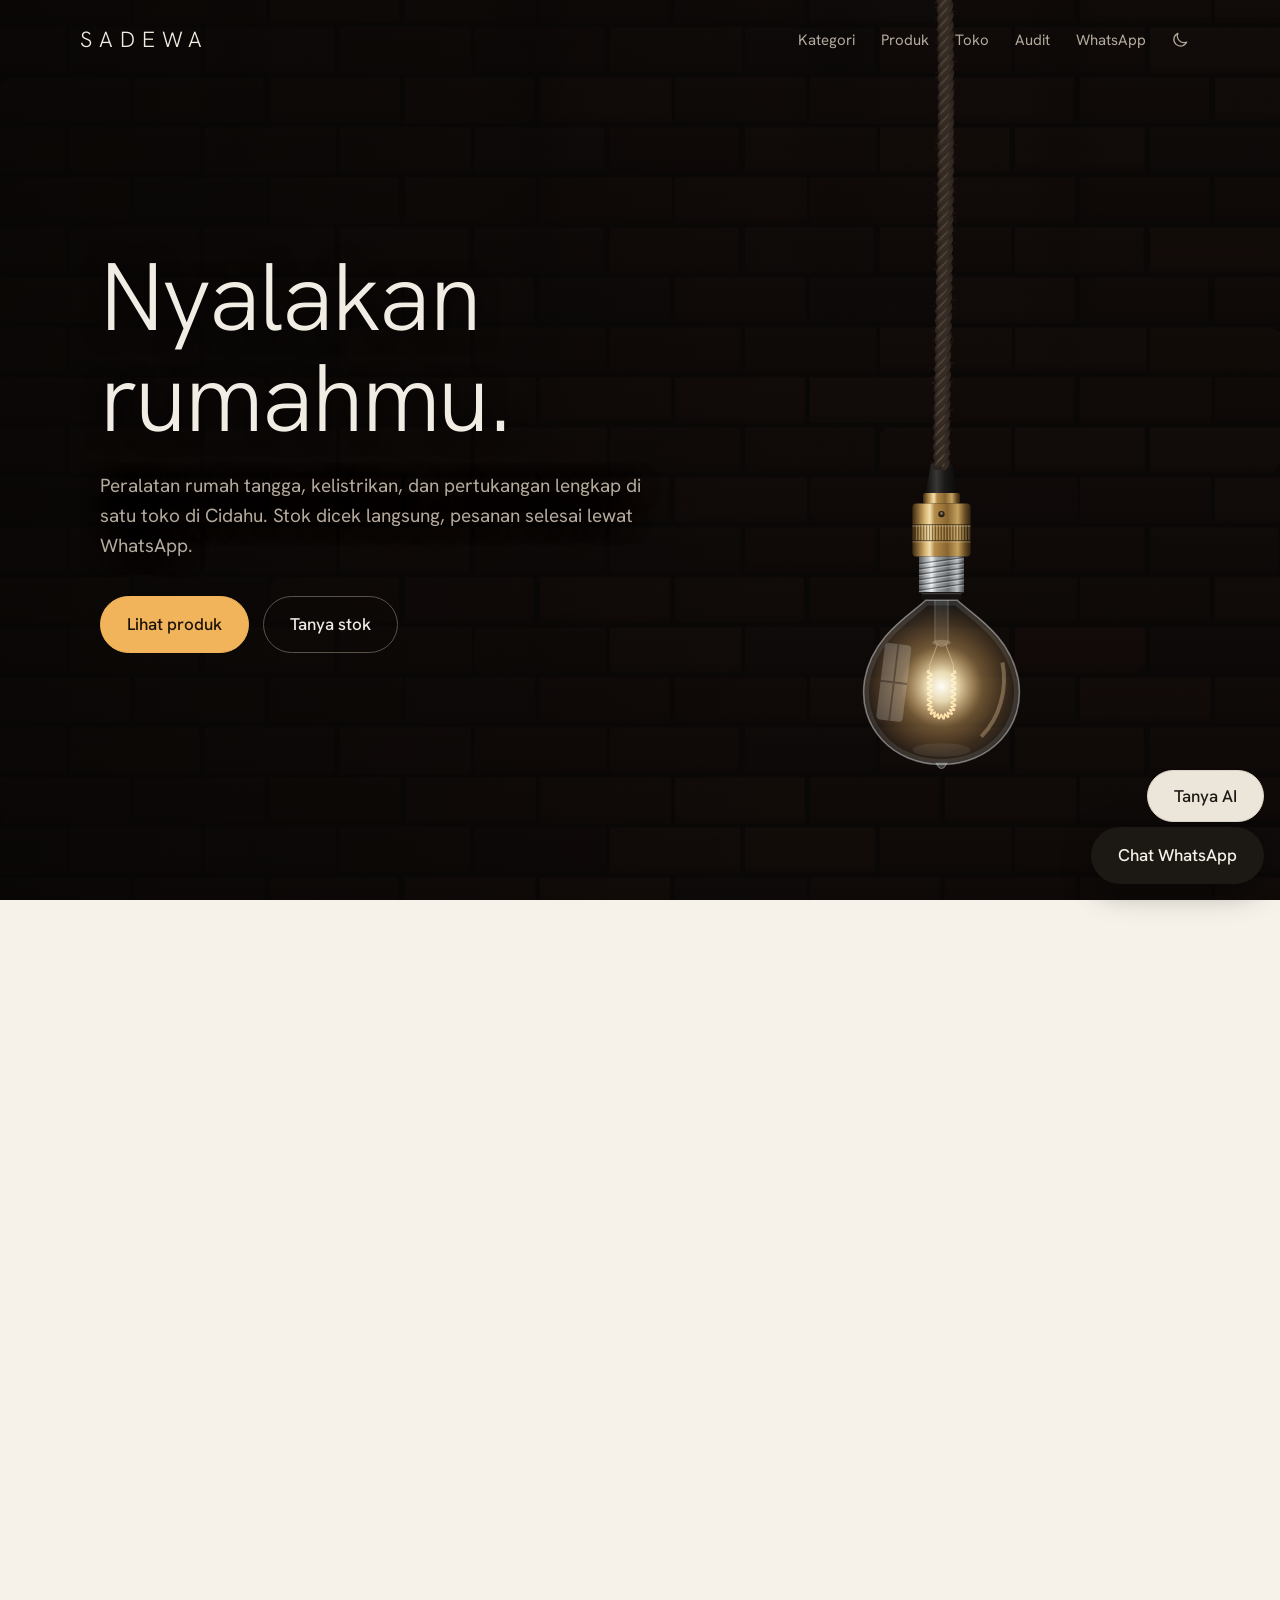
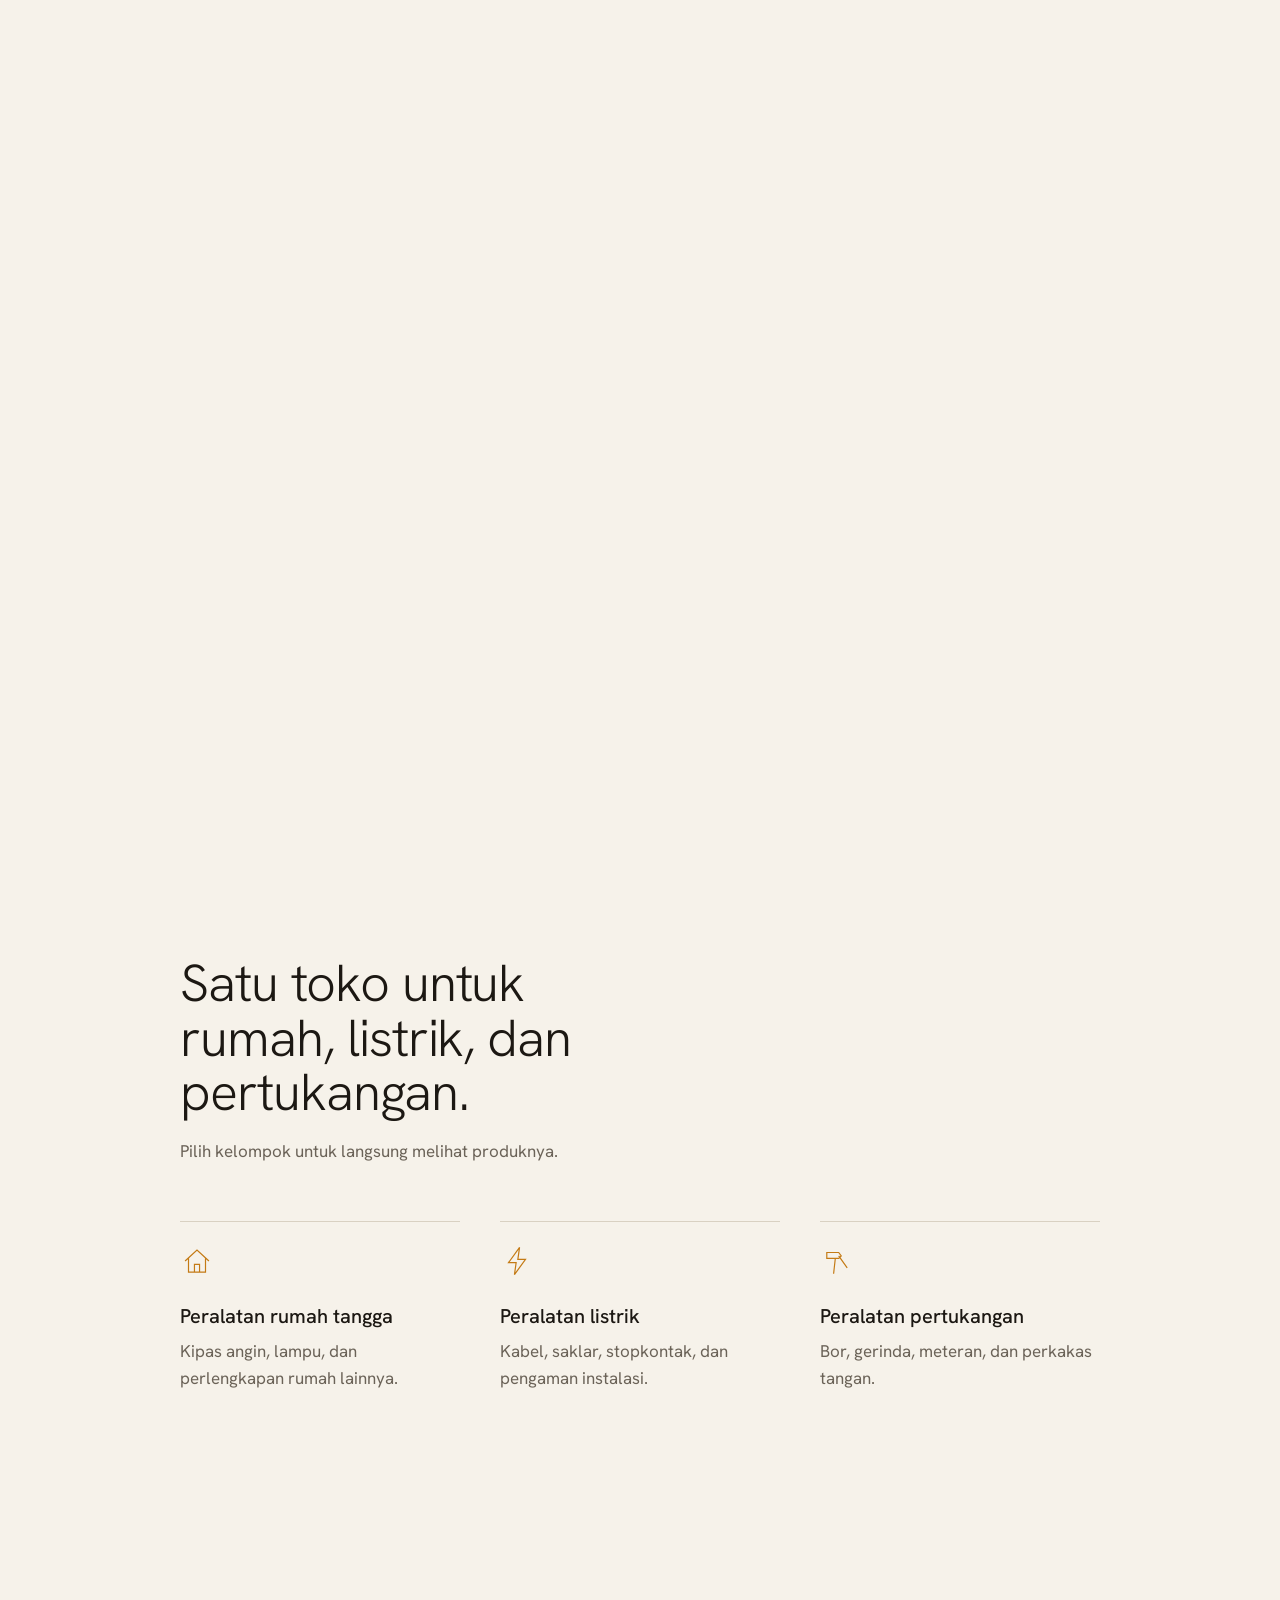
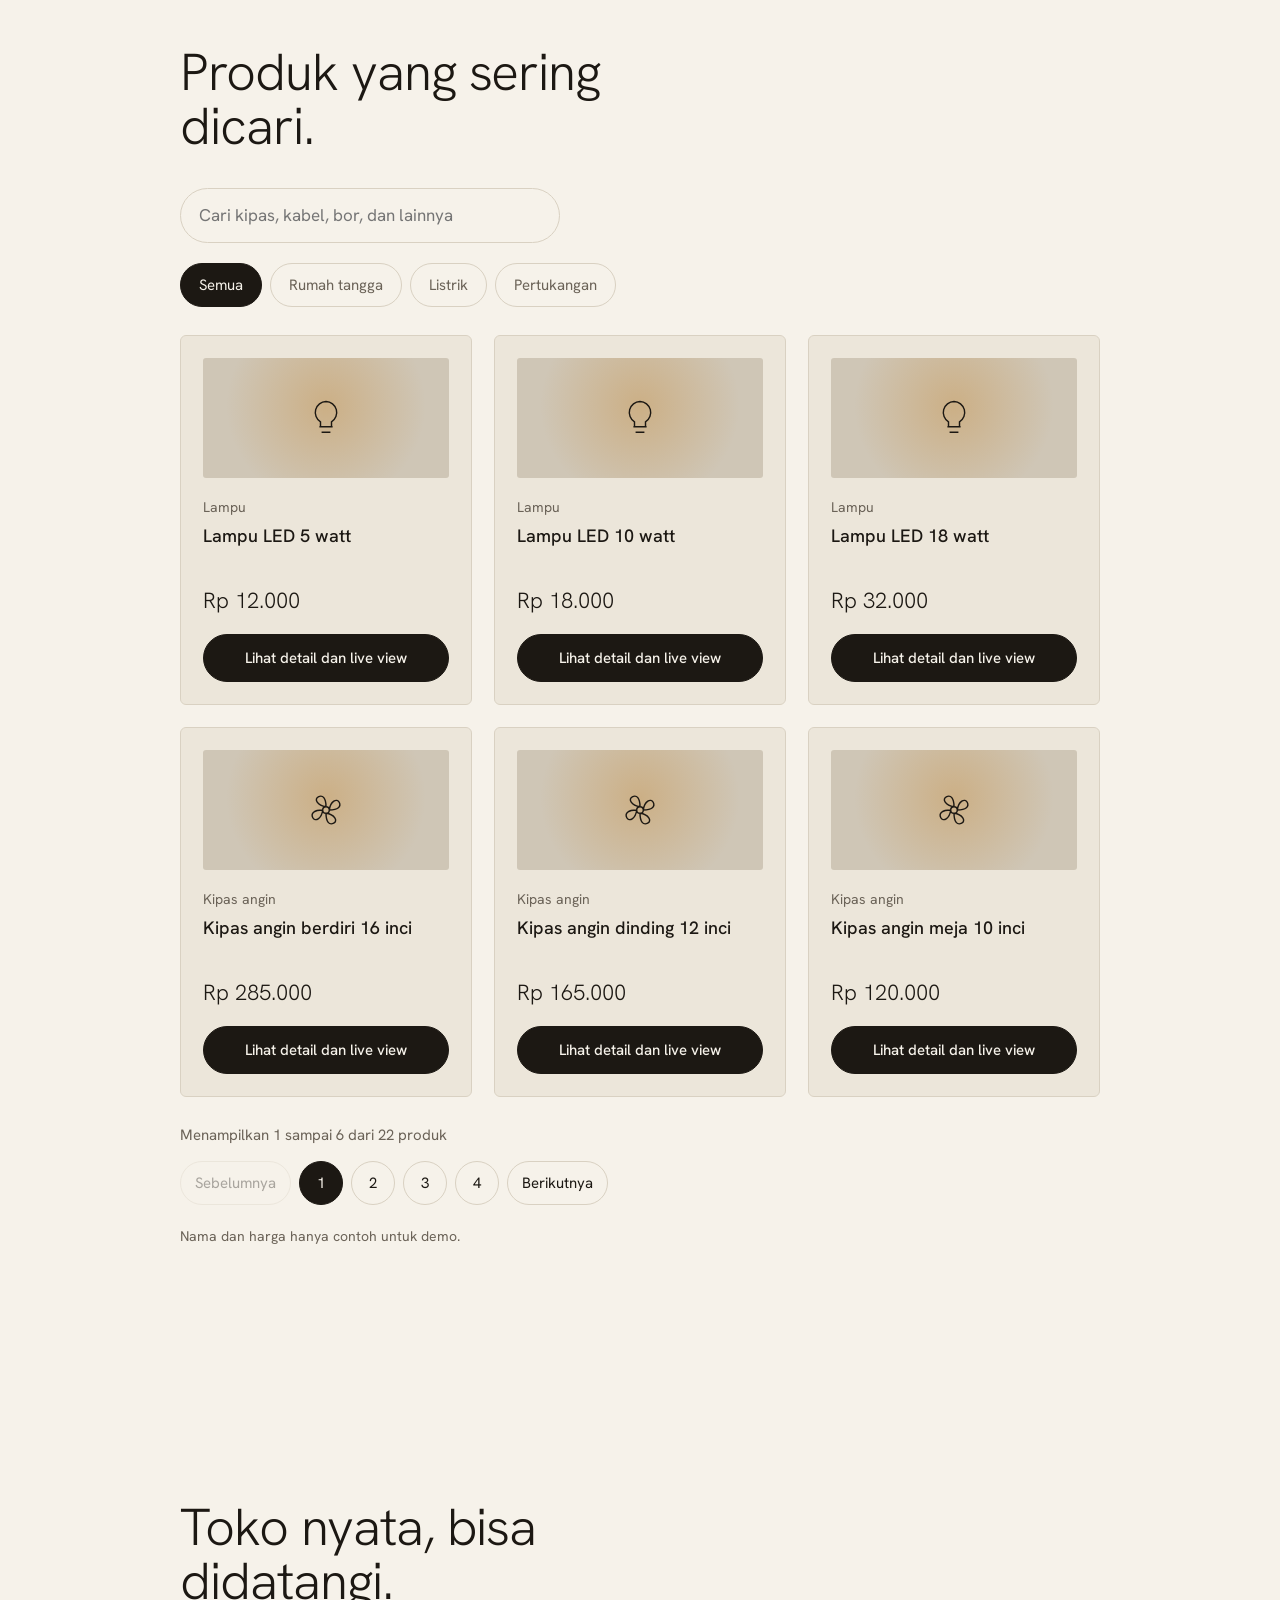
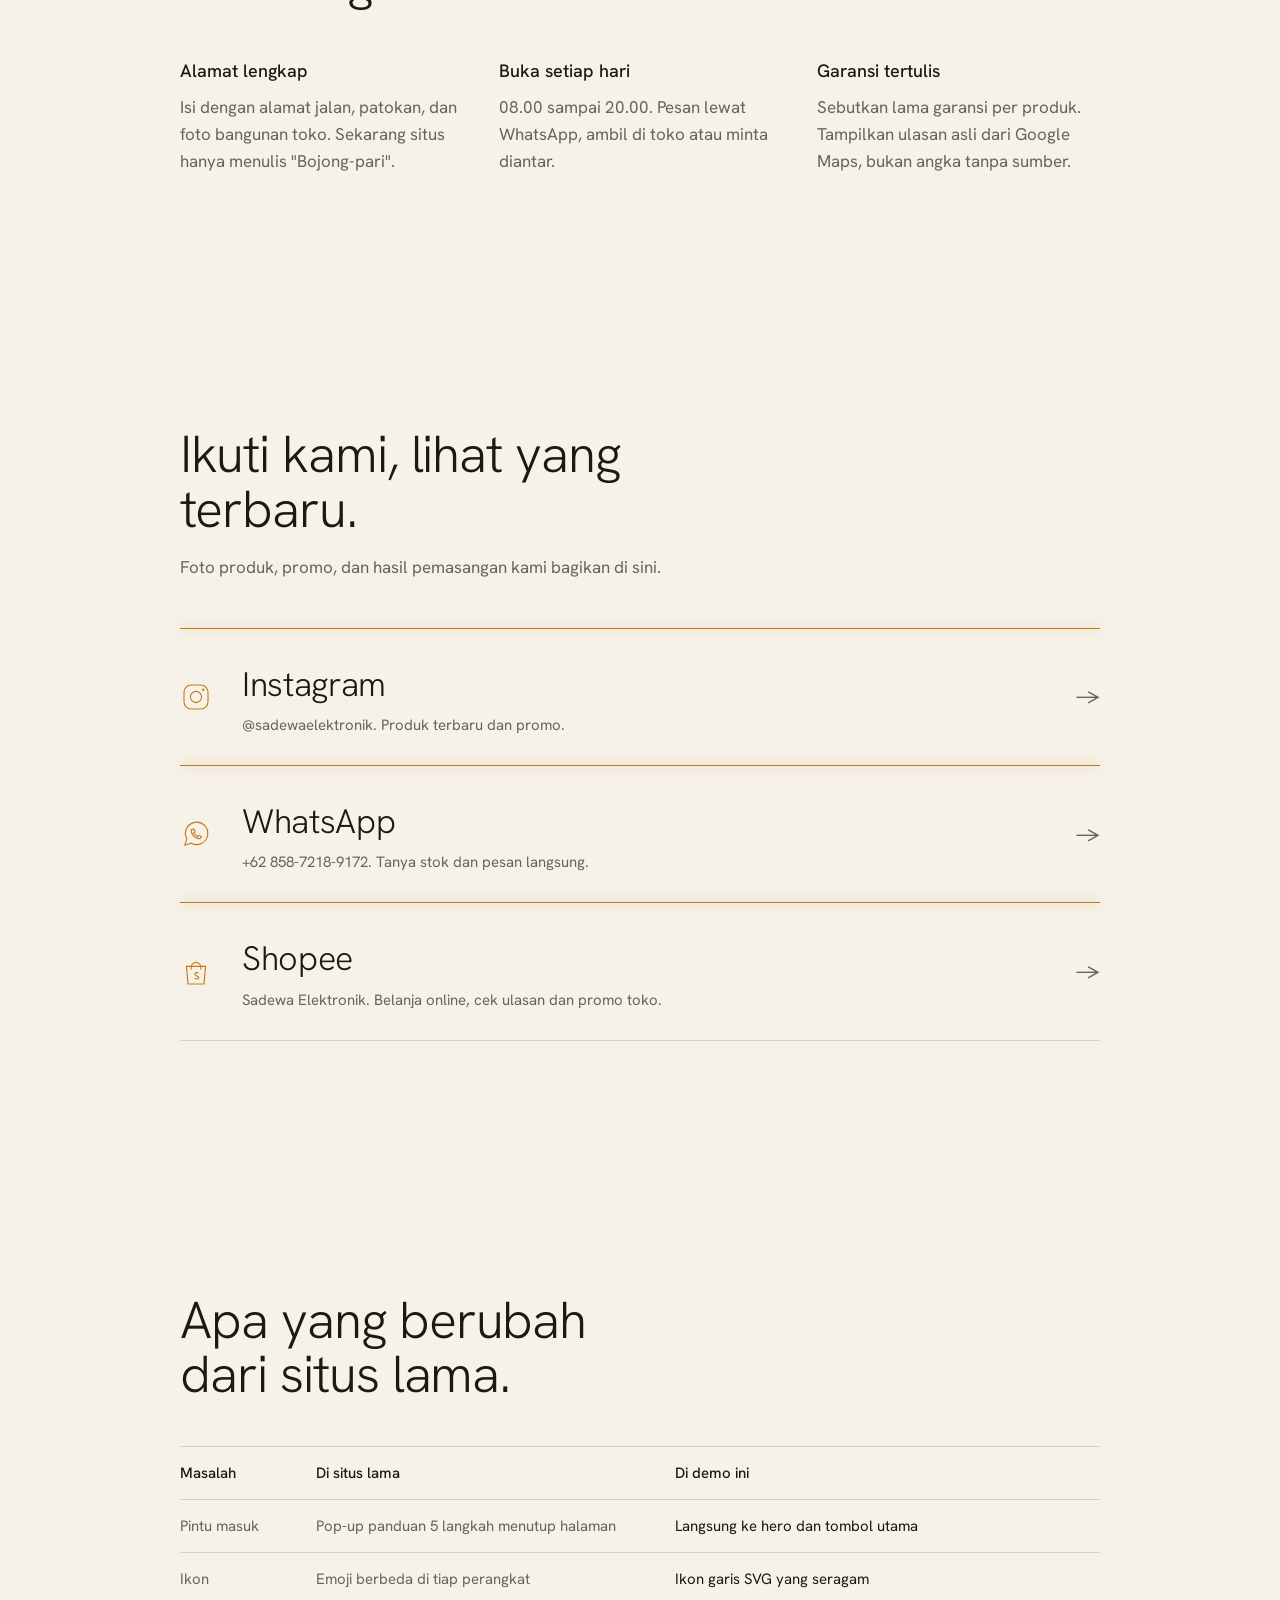
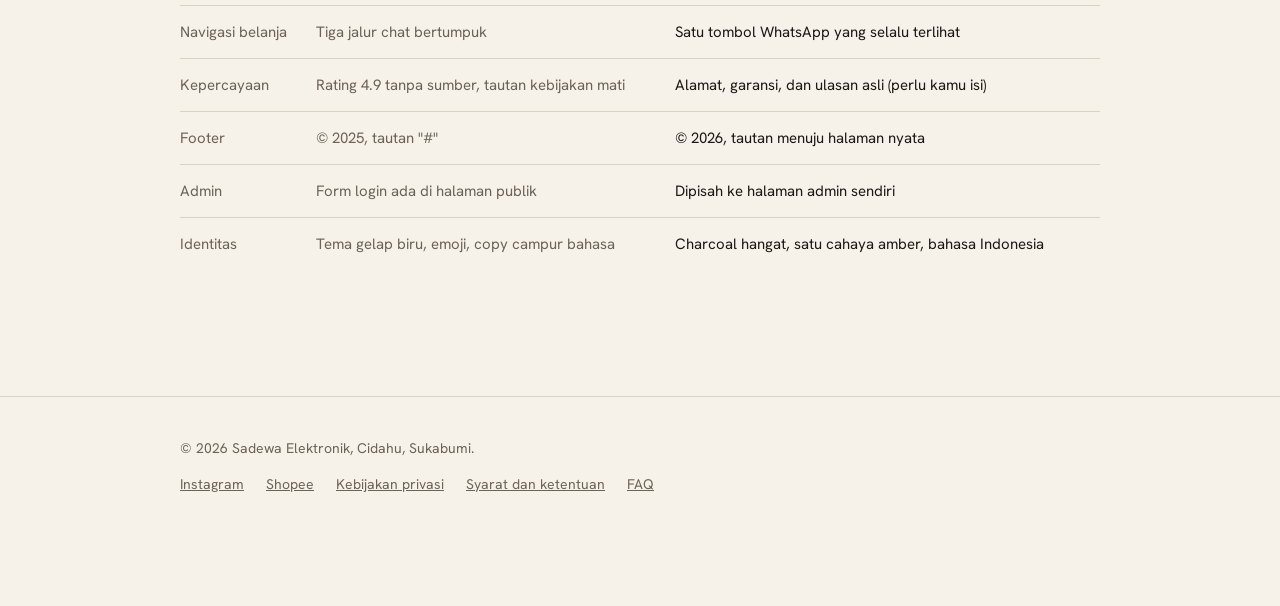
==== in.html @ d0299a57 "first : copy project and rules" ====
<!doctype html>
<html lang="id">
  <head>
    <meta charset="utf-8" />
    <meta
      name="viewport"
      content="width=device-width, initial-scale=1, viewport-fit=cover"
    />
    <title>Sadewa Elektronik — Demo Redesain</title>
    <link rel="preconnect" href="https://fonts.googleapis.com" />
    <link
      href="https://fonts.googleapis.com/css2?family=Hanken+Grotesk:wght@300;400;500;600&display=swap"
      rel="stylesheet"
    />
    <link rel="stylesheet" href="in.css" />
    <meta
      name="description"
      content="Toko peralatan rumah tangga (kipas, lampu, dan lainnya), peralatan listrik, dan peralatan pertukangan di Cidahu, Sukabumi. Cek stok dan pesan lewat WhatsApp. Buka setiap hari 08.00 sampai 20.00."
    />
    <meta name="theme-color" content="#0d0c0b" />
    <script>
      try {
        var t = localStorage.getItem("theme");
        if (t === "light" || t === "dark")
          document.documentElement.setAttribute("data-theme", t);
      } catch (e) {}
    </script>
    <script type="application/ld+json">
      {
        "@context": "https://schema.org",
        "@type": ["ElectronicsStore", "HardwareStore"],
        "description": "Peralatan rumah tangga, peralatan listrik, dan peralatan pertukangan",
        "name": "Sadewa Elektronik",
        "telephone": "+6285872189172",
        "address": {
          "@type": "PostalAddress",
          "addressLocality": "Cidahu",
          "addressRegion": "Jawa Barat",
          "addressCountry": "ID"
        },
        "openingHoursSpecification": [
          {
            "@type": "OpeningHoursSpecification",
            "dayOfWeek": [
              "Monday",
              "Tuesday",
              "Wednesday",
              "Thursday",
              "Friday",
              "Saturday",
              "Sunday"
            ],
            "opens": "08:00",
            "closes": "20:00"
          }
        ]
      }
    </script>
  </head>
  <body>
    <header>
      <a class="logo" href="#top">SADEWA</a>
      <nav aria-label="Navigasi utama">
        <a href="#kategori">Kategori</a><a href="#produk">Produk</a
        ><a href="#toko">Toko</a><a href="#audit">Audit</a
        ><a href="https://wa.me/6285872189172">WhatsApp</a>
        <button
          id="theme-toggle"
          class="theme-btn"
          type="button"
          aria-label="Aktifkan mode terang"
          title="Aktifkan mode terang"
        >
          <svg id="theme-icon" viewBox="0 0 24 24" aria-hidden="true">
            <circle cx="12" cy="12" r="4" />
            <path
              d="M12 3v2M12 19v2M3 12h2M19 12h2M5.6 5.6l1.4 1.4M17 17l1.4 1.4M5.6 18.4L7 17M17 7l1.4-1.4"
            />
          </svg>
        </button>
      </nav>
    </header>

    <noscript
      ><p style="padding: 90px 32px 0; color: #f1ece4; background: #0d0c0b">
        Aktifkan JavaScript untuk melihat katalog, atau pesan langsung lewat
        <a href="https://wa.me/6285872189172" style="color: #f2b45a">WhatsApp</a
        >.
      </p></noscript
    >
    <main id="top">
      <section class="stage" id="stage" data-a>
        <div class="pin">
          <div>
            <h1>Nyalakan rumahmu.</h1>
            <p>
              Peralatan rumah tangga, kelistrikan, dan pertukangan lengkap di
              satu toko di Cidahu. Stok dicek langsung, pesanan selesai lewat
              WhatsApp.
            </p>
            <div class="row">
              <a class="btn" href="#produk">Lihat produk</a
              ><a class="btn o" href="https://wa.me/6285872189172"
                >Tanya stok</a
              >
            </div>
          </div>
          <div
            class="art"
            role="img"
            aria-label="Lampu gantung dengan kabel kain yang menyala bertahap saat halaman di-scroll"
          >
            <svg
              viewBox="0 0 360 640"
              preserveAspectRatio="xMidYMin meet"
              aria-hidden="true"
            >
              <defs>
                <radialGradient id="rg">
                  <stop offset="0" stop-color="#fff3d9" stop-opacity=".9" />
                  <stop offset=".4" stop-color="#f2b45a" stop-opacity=".3" />
                  <stop offset="1" stop-color="#f2b45a" stop-opacity="0" />
                </radialGradient>
                <filter id="fb" x="-80%" y="-80%" width="260%" height="260%">
                  <feGaussianBlur stdDeviation="5" />
                </filter>
                <linearGradient id="brs" x1="0" x2="1">
                  <stop offset="0" stop-color="#3a2a14" />
                  <stop offset=".08" stop-color="#7a5a2a" />
                  <stop offset=".22" stop-color="#d9b673" />
                  <stop offset=".3" stop-color="#f3dfae" />
                  <stop offset=".38" stop-color="#b48c4a" />
                  <stop offset=".6" stop-color="#8a6630" />
                  <stop offset=".78" stop-color="#c4a15e" />
                  <stop offset=".9" stop-color="#6b4e24" />
                  <stop offset="1" stop-color="#2f2210" />
                </linearGradient>
                <linearGradient id="nik" x1="0" x2="1">
                  <stop offset="0" stop-color="#55585b" />
                  <stop offset=".15" stop-color="#a6aaad" />
                  <stop offset=".28" stop-color="#e8eaec" />
                  <stop offset=".4" stop-color="#9fa3a6" />
                  <stop offset=".65" stop-color="#6d7174" />
                  <stop offset=".85" stop-color="#b9bcbf" />
                  <stop offset="1" stop-color="#4a4d50" />
                </linearGradient>
                <linearGradient id="blk" x1="0" x2="1">
                  <stop offset="0" stop-color="#0f0e0d" />
                  <stop offset=".35" stop-color="#3a3835" />
                  <stop offset=".6" stop-color="#1b1a18" />
                  <stop offset="1" stop-color="#0a0909" />
                </linearGradient>
                <radialGradient id="wr" cx=".5" cy="1" r="1">
                  <stop offset="0" stop-color="#ffb15a" stop-opacity=".75" />
                  <stop offset="1" stop-color="#ffb15a" stop-opacity="0" />
                </radialGradient>
                <radialGradient id="hot">
                  <stop offset="0" stop-color="#fffdf5" />
                  <stop offset=".18" stop-color="#ffefc4" stop-opacity=".9" />
                  <stop offset=".5" stop-color="#ffbf66" stop-opacity=".35" />
                  <stop offset="1" stop-color="#ff9a3c" stop-opacity="0" />
                </radialGradient>
                <radialGradient id="gl0" cx=".42" cy=".38" r=".75">
                  <stop offset="0" stop-color="#dce6eb" stop-opacity=".1" />
                  <stop offset=".75" stop-color="#788b90" stop-opacity=".08" />
                  <stop offset="1" stop-color="#0a0e10" stop-opacity=".35" />
                </radialGradient>
              </defs>
              <circle
                id="halo"
                cx="180"
                cy="518"
                r="70"
                fill="url(#rg)"
                opacity="0"
              />
              <g id="lamp"></g></svg
            ><canvas id="cable"></canvas>
          </div>
          <div class="wallwrap" id="ww">
            <canvas id="wall"></canvas>
            <div id="shade"></div>
            <div id="warm"></div>
          </div>
        </div>
      </section>

      <section id="kategori" data-a>
        <div class="w">
          <h2>Satu toko untuk rumah, listrik, dan pertukangan.</h2>
          <p style="margin-top: 18px">
            Pilih kelompok untuk langsung melihat produknya.
          </p>
          <div class="cats">
            <a class="cat" href="#produk" data-g="rumah"
              ><svg viewBox="0 0 40 40">
                <path d="M6 20L20 7l14 13M10 17v16h20V17M17 33v-9h6v9" />
              </svg>
              <h3>Peralatan rumah tangga</h3>
              <p>Kipas angin, lampu, dan perlengkapan rumah lainnya.</p></a
            >
            <a class="cat" href="#produk" data-g="listrik"
              ><svg viewBox="0 0 40 40">
                <path d="M23 4L10 22h9l-2 14 13-18h-9z" />
              </svg>
              <h3>Peralatan listrik</h3>
              <p>Kabel, saklar, stopkontak, dan pengaman instalasi.</p></a
            >
            <a class="cat" href="#produk" data-g="tukang"
              ><svg viewBox="0 0 40 40">
                <path d="M8 10h14l3 4-3 3H8zM18 17l-2 18M22 14l10 14" />
              </svg>
              <h3>Peralatan pertukangan</h3>
              <p>Bor, gerinda, meteran, dan perkakas tangan.</p></a
            >
          </div>
        </div>
      </section>

      <section id="produk" data-a>
        <div class="w">
          <h2>Produk yang sering dicari.</h2>
          <div class="tools">
            <label class="sr" for="qs">Cari produk</label
            ><input
              class="sri"
              id="qs"
              type="search"
              placeholder="Cari kipas, kabel, bor, dan lainnya"
              autocomplete="off"
            />
          </div>
          <div class="chips" role="group" aria-label="Filter kategori">
            <button aria-pressed="true" data-f="all">Semua</button
            ><button aria-pressed="false" data-f="rumah">Rumah tangga</button
            ><button aria-pressed="false" data-f="listrik">Listrik</button
            ><button aria-pressed="false" data-f="tukang">Pertukangan</button>
          </div>
          <div class="grid" id="grid" aria-live="polite"></div>
          <p class="cnt" id="cnt"></p>
          <nav class="pg" id="pg" aria-label="Halaman produk"></nav>
          <p class="note">Nama dan harga hanya contoh untuk demo.</p>
        </div>
      </section>

      <section id="toko" data-a>
        <div class="w">
          <h2>Toko nyata, bisa didatangi.</h2>
          <div class="trust">
            <div>
              <h3>Alamat lengkap</h3>
              <p>
                Isi dengan alamat jalan, patokan, dan foto bangunan toko.
                Sekarang situs hanya menulis "Bojong-pari".
              </p>
            </div>
            <div>
              <h3>Buka setiap hari</h3>
              <p>
                08.00 sampai 20.00. Pesan lewat WhatsApp, ambil di toko atau
                minta diantar.
              </p>
            </div>
            <div>
              <h3>Garansi tertulis</h3>
              <p>
                Sebutkan lama garansi per produk. Tampilkan ulasan asli dari
                Google Maps, bukan angka tanpa sumber.
              </p>
            </div>
          </div>
        </div>
      </section>

      <section id="sosial">
        <div class="w">
          <h2>Ikuti kami, lihat yang terbaru.</h2>
          <p style="margin-top: 18px">
            Foto produk, promo, dan hasil pemasangan kami bagikan di sini.
          </p>
          <div class="soc" id="soc"></div>
        </div>
      </section>
      <section id="audit" data-a>
        <div class="w">
          <h2>Apa yang berubah dari situs lama.</h2>
          <div class="scroll">
            <table>
              <tr>
                <th>Masalah</th>
                <th>Di situs lama</th>
                <th>Di demo ini</th>
              </tr>
              <tr>
                <td>Pintu masuk</td>
                <td>Pop-up panduan 5 langkah menutup halaman</td>
                <td>Langsung ke hero dan tombol utama</td>
              </tr>
              <tr>
                <td>Ikon</td>
                <td>Emoji berbeda di tiap perangkat</td>
                <td>Ikon garis SVG yang seragam</td>
              </tr>
              <tr>
                <td>Navigasi belanja</td>
                <td>Tiga jalur chat bertumpuk</td>
                <td>Satu tombol WhatsApp yang selalu terlihat</td>
              </tr>
              <tr>
                <td>Kepercayaan</td>
                <td>Rating 4.9 tanpa sumber, tautan kebijakan mati</td>
                <td>Alamat, garansi, dan ulasan asli (perlu kamu isi)</td>
              </tr>
              <tr>
                <td>Footer</td>
                <td>© 2025, tautan "#"</td>
                <td>© 2026, tautan menuju halaman nyata</td>
              </tr>
              <tr>
                <td>Admin</td>
                <td>Form login ada di halaman publik</td>
                <td>Dipisah ke halaman admin sendiri</td>
              </tr>
              <tr>
                <td>Identitas</td>
                <td>Tema gelap biru, emoji, copy campur bahasa</td>
                <td>Charcoal hangat, satu cahaya amber, bahasa Indonesia</td>
              </tr>
            </table>
          </div>
        </div>
      </section>
    </main>

    <footer>
      <div class="w">
        <p style="margin-bottom: 14px">
          © 2026 Sadewa Elektronik, Cidahu, Sukabumi.
        </p>
        <a
          href="https://www.instagram.com/sadewaelektronik/"
          target="_blank"
          rel="noopener"
          >Instagram</a
        ><a
          href="https://shopee.co.id/"
          target="_blank"
          rel="noopener"
          >Shopee</a
        ><a href="#">Kebijakan privasi</a><a href="#">Syarat dan ketentuan</a
        ><a href="#">FAQ</a>
      </div>
    </footer>
    <a
      class="btn wa"
      href="https://wa.me/6285872189172?text=Halo%20Sadewa%2C%20saya%20mau%20tanya%20stok"
      >Chat WhatsApp</a
    >

    <dialog id="dlg" aria-labelledby="dt"></dialog>
    <button class="btn o chatfab" id="cf" aria-controls="chat">Tanya AI</button>
    <section
      class="chat"
      id="chat"
      hidden
      aria-label="Asisten Sadewa Elektronik"
    >
      <div class="ch">
        <div>
          <strong>Sadewa Elektronik</strong
          ><small>Online · Respon cepat · Contoh jawaban demo</small>
        </div>
        <a href="https://wa.me/6285872189172">WhatsApp</a
        ><button id="cx" aria-label="Tutup chat">Tutup</button>
      </div>
      <div class="cm" id="cm" role="log" aria-live="polite"></div>
      <div class="cq" id="cq">
        <button>Halo</button><button>Produk apa saja</button
        ><button>Cek pesanan</button><button>Promo</button
        ><button>Pengiriman</button><button>Garansi</button
        ><button>Sosial media</button>
      </div>
      <form class="cin" id="cf2">
        <input
          id="ci"
          aria-label="Tulis pesan"
          placeholder="Tulis pesan"
          autocomplete="off"
        /><button class="btn">Kirim</button>
      </form>
    </section>
    <script src="in.js"></script>
  </body>
</html>
---- in.css ----
:root {
  --bg: #0d0c0b;
  --bg2: #161412;
  --ink: #f1ece4;
  --mute: #a39b8f;
  --line: #2a2622;
  --jacket: #24201c;
  --sheen: rgba(255, 255, 255, 0.07);
  --glow: #f2b45a;
  --core: #fff3d9;
  --btn: #f2b45a;
  --btnink: #1a1208;
  box-sizing: border-box;
  padding-top: env(safe-area-inset-top, 0px);
  padding-bottom: env(safe-area-inset-bottom, 0px);
}
@media (prefers-color-scheme: dark) {
  :root:not([data-theme="light"]) {
    --bg: #0d0c0b;
  }
}
@media (prefers-color-scheme: light) {
  :root:not([data-theme="dark"]) {
    --bg: #f6f2ea;
    --bg2: #ece6da;
    --ink: #1c1813;
    --mute: #6b6358;
    --line: #d9d1c2;
    --jacket: #cfc6b6;
    --sheen: rgba(255, 255, 255, 0.5);
    --glow: #c47a14;
    --core: #ffd48a;
    --btn: #1c1813;
    --btnink: #f6f2ea;
  }
}
:root[data-theme="dark"] {
  --bg: #0d0c0b;
  --bg2: #161412;
  --ink: #f1ece4;
  --mute: #a39b8f;
  --line: #2a2622;
  --jacket: #24201c;
  --sheen: rgba(255, 255, 255, 0.07);
  --glow: #f2b45a;
  --core: #fff3d9;
  --btn: #f2b45a;
  --btnink: #1a1208;
}
:root[data-theme="light"] {
  --bg: #f6f2ea;
  --bg2: #ece6da;
  --ink: #1c1813;
  --mute: #6b6358;
  --line: #d9d1c2;
  --jacket: #cfc6b6;
  --sheen: rgba(255, 255, 255, 0.5);
  --glow: #c47a14;
  --core: #ffd48a;
  --btn: #1c1813;
  --btnink: #f6f2ea;
}
html {
  scroll-padding-top: env(safe-area-inset-top, 0px);
  scroll-behavior: smooth;
}
* {
  box-sizing: border-box;
}
body {
  margin: 0;
  background: var(--bg);
  color: var(--ink);
  font:
    400 17px/1.6 "Hanken Grotesk",
    system-ui,
    -apple-system,
    "Segoe UI",
    sans-serif;
  overflow-x: hidden;
  position: relative;
}
.stage {
  height: 270vh;
  padding: 0;
}
.pin {
  position: sticky;
  z-index: 1;
  top: 0;
  height: 100vh;
  display: grid;
  grid-template-columns: 1.1fr 0.9fr;
  align-items: center;
  gap: 20px;
  padding: 0 clamp(32px, 7vw, 80px);
  max-width: 1240px;
  margin: 0 auto;
}
.pin p {
  margin-top: 22px;
  font-size: 19px;
}
.art {
  width: 100%;
  height: 100vh;
  display: block;
  overflow: visible;
}
.stage {
  --glow: #f2b45a;
  --core: #fff3d9;
  --jacket: #24201c;
  --sheen: rgba(255, 255, 255, 0.07);
  --mute: #b3aa9d;
  --ink: #f1ece4;
  --line: #2a2622;
  --btn: #f2b45a;
  --btnink: #1a1208;
  color: var(--ink);
}
.stage h1,
.stage p {
  text-shadow: 0 2px 22px rgba(0, 0, 0, 0.85);
}
.stage .btn.o {
  color: var(--ink);
  border-color: #5a5248;
}
.wallwrap {
  position: sticky;
  top: 0;
  height: 100vh;
  margin-bottom: -100vh;
  overflow: hidden;
  background: #1f1b18;
  --x: 70%;
  --y: 60%;
  --r: 1px;
}
.wallwrap > * {
  position: absolute;
  inset: 0;
  width: 100%;
  height: 100%;
}
#shade {
  --ln: linear-gradient(90deg, rgba(8, 6, 5, 0.76), rgba(8, 6, 5, 0) 62%);
  --rad: radial-gradient(
    circle at var(--x) var(--y),
    rgba(8, 6, 5, 0) 0,
    rgba(8, 6, 5, 0.2) calc(var(--r) * 0.3),
    rgba(8, 6, 5, 0.6) calc(var(--r) * 0.68),
    rgba(8, 6, 5, 0.93) var(--r)
  );
  background: var(--ln), var(--rad);
}
#warm {
  background: radial-gradient(
    circle at var(--x) var(--y),
    rgba(255, 176, 86, 0.4),
    rgba(255, 150, 60, 0.08) calc(var(--r) * 0.55),
    transparent calc(var(--r) * 0.9)
  );
  mix-blend-mode: screen;
  opacity: 0;
}
@media (max-width: 760px) {
  #shade {
    --ln: linear-gradient(
      180deg,
      rgba(8, 6, 5, 0.8),
      rgba(8, 6, 5, 0) 52%
    );
  }
}
.bk {
  fill: none;
  stroke-linecap: round;
}
@media (max-width: 760px) {
  .pin {
    grid-template-columns: 1fr;
    grid-template-rows: auto 1fr;
    align-content: start;
    padding-top: 18px;
  }
  .art {
    height: 100%;
    min-height: 0;
  }
  .pin p {
    font-size: 17px;
  }
}
main,
header,
footer {
  position: relative;
  z-index: 1;
}
.w {
  max-width: 1080px;
  margin: 0 auto;
  padding: 0 clamp(32px, 7vw, 80px);
}
header {
  display: flex;
  justify-content: space-between;
  align-items: center;
  padding: 22px clamp(32px, 7vw, 80px);
}
.logo {
  font-weight: 300;
  font-size: 22px;
  letter-spacing: 0.32em;
  color: var(--ink);
  text-decoration: none;
}
nav {
  display: flex;
  align-items: center;
}
nav a {
  color: var(--mute);
  text-decoration: none;
  margin-left: 26px;
  font-size: 15px;
}
nav a:hover,
nav a:focus-visible {
  color: var(--ink);
}
.theme-btn {
  background: transparent;
  border: 0;
  color: var(--mute);
  width: 40px;
  height: 40px;
  padding: 0;
  margin: -4px 0 -4px 14px;
  border-radius: 10px;
  cursor: pointer;
  display: inline-flex;
  align-items: center;
  justify-content: center;
  flex: none;
  transition:
    color 0.18s,
    background-color 0.18s;
}
.theme-btn svg {
  width: 20px;
  height: 20px;
  display: block;
  fill: none;
  stroke: currentColor;
  stroke-width: 1.5;
  stroke-linecap: round;
  stroke-linejoin: round;
}
.theme-btn:hover {
  color: var(--ink);
  background: var(--bg2);
}
.theme-btn:active {
  background: var(--line);
}
.theme-btn:focus-visible {
  outline: 2px solid var(--glow);
  outline-offset: 2px;
}
a:focus-visible,
button:focus-visible {
  outline: 2px solid var(--glow);
  outline-offset: 3px;
}
h1,
h2 {
  font-weight: 300;
  letter-spacing: -0.02em;
  line-height: 1.05;
  margin: 0;
}
h1 {
  font-size: clamp(44px, 8vw, 96px);
  max-width: 11ch;
}
h2 {
  font-size: clamp(30px, 4.4vw, 52px);
  max-width: 16ch;
}
p {
  margin: 0;
  color: var(--mute);
  max-width: 52ch;
}
section {
  padding: clamp(80px, 14vh, 150px) 0;
}
.hero {
  min-height: 84vh;
  display: flex;
  align-items: center;
}
.hero p {
  margin-top: 24px;
  font-size: 19px;
}
.row {
  display: flex;
  gap: 14px;
  flex-wrap: wrap;
  margin-top: 34px;
}
.btn {
  display: inline-block;
  padding: 14px 26px;
  border-radius: 999px;
  background: var(--btn);
  color: var(--btnink);
  text-decoration: none;
  font-weight: 500;
  min-height: 48px;
  border: 1px solid var(--btn);
}
.btn.o {
  background: transparent;
  color: var(--ink);
  border-color: var(--line);
}
.lit h2,
.lit h1 {
  text-shadow: 0 0 40px color-mix(in srgb, var(--glow) 28%, transparent);
}
.cats {
  display: grid;
  grid-template-columns: repeat(auto-fit, minmax(220px, 1fr));
  gap: 40px;
  margin-top: 56px;
}
.cats div {
  border-top: 1px solid var(--line);
  padding-top: 22px;
}
.cats svg {
  width: 34px;
  height: 34px;
  stroke: var(--glow);
  fill: none;
  stroke-width: 1.4;
  margin-bottom: 14px;
}
.cats h3 {
  margin: 0 0 6px;
  font-weight: 500;
  font-size: 20px;
}
.chips {
  display: flex;
  gap: 8px;
  flex-wrap: wrap;
  margin: 36px 0 28px;
}
.chips button {
  font: inherit;
  font-size: 15px;
  padding: 9px 18px;
  min-height: 44px;
  border-radius: 999px;
  border: 1px solid var(--line);
  background: transparent;
  color: var(--mute);
  cursor: pointer;
}
.chips button[aria-pressed="true"] {
  background: var(--ink);
  color: var(--bg);
  border-color: var(--ink);
}
.grid {
  display: grid;
  grid-template-columns: repeat(auto-fill, minmax(230px, 1fr));
  gap: 22px;
  perspective: 1100px;
}
.card {
  background: var(--bg2);
  border: 1px solid var(--line);
  border-radius: 6px;
  padding: 22px;
  transform-style: preserve-3d;
  will-change: transform;
  transition: border-color 0.3s;
}
.card:hover {
  border-color: var(--glow);
}
.ph {
  height: 120px;
  border-radius: 3px;
  background:
    radial-gradient(
      circle at 50% 40%,
      color-mix(in srgb, var(--glow) 30%, transparent),
      transparent 70%
    ),
    var(--jacket);
  margin-bottom: 18px;
  display: grid;
  place-items: center;
}
.ph svg {
  width: 44px;
  height: 44px;
  stroke: var(--ink);
  fill: none;
  stroke-width: 1.3;
}
.card h3 {
  margin: 0;
  font-weight: 500;
  font-size: 18px;
}
.card small {
  color: var(--mute);
  font-size: 14px;
}
.price {
  font-variant-numeric: tabular-nums;
  font-size: 22px;
  font-weight: 300;
  margin: 12px 0 16px;
}
.card .btn {
  width: 100%;
  text-align: center;
  padding: 11px;
  font-size: 15px;
}
.note {
  font-size: 14px;
  margin-top: 20px;
}
.trust {
  display: grid;
  grid-template-columns: repeat(auto-fit, minmax(240px, 1fr));
  gap: 36px;
  margin-top: 48px;
}
.trust h3 {
  margin: 0 0 8px;
  font-weight: 500;
  font-size: 18px;
}
table {
  width: 100%;
  border-collapse: collapse;
  margin-top: 44px;
  font-size: 15px;
}
th,
td {
  text-align: left;
  padding: 14px 16px 14px 0;
  border-top: 1px solid var(--line);
  vertical-align: top;
}
th {
  font-weight: 500;
  color: var(--ink);
}
td {
  color: var(--mute);
}
td:last-child {
  color: var(--ink);
}
.scroll {
  overflow-x: auto;
}
footer {
  border-top: 1px solid var(--line);
  padding: 40px 0 110px;
  color: var(--mute);
  font-size: 14px;
}
footer a {
  color: var(--mute);
  margin-right: 22px;
}
.wa {
  position: fixed;
  right: max(16px, env(safe-area-inset-right, 0px));
  bottom: calc(16px + env(safe-area-inset-bottom, 0px));
  z-index: 5;
  box-shadow: 0 8px 30px rgba(0, 0, 0, 0.35);
}
@media (max-width: 700px) {
  nav a:not(:last-child) {
    display: none;
  }
}
@media (prefers-reduced-motion: reduce) {
  html {
    scroll-behavior: auto;
  }
  .card {
    transition: none;
  }
}
header {
  position: absolute;
  top: 0;
  left: 0;
  right: 0;
  z-index: 3;
  --ink: #f1ece4;
  --mute: #b3aa9d;
  color: var(--ink);
}
@supports (height: 100svh) {
  .pin,
  .wallwrap {
    height: 100svh;
  }
  .wallwrap {
    margin-bottom: -100svh;
  }
  .art {
    height: 100svh;
  }
  @media (max-width: 760px) {
    .art {
      height: 100%;
    }
  }
}
@media (max-width: 760px) {
  .pin {
    grid-template-rows: 1fr auto;
    padding-bottom: 92px;
    align-content: stretch;
  }
  .pin > div:first-child {
    order: 2;
  }
  .art {
    order: 1;
    height: 100%;
  }
  #shade {
    --ln: linear-gradient(
      0deg,
      rgba(8, 6, 5, 0.82),
      rgba(8, 6, 5, 0) 48%
    );
  }
}
.pin {
  max-width: none;
  margin: 0;
  padding-inline: max(
    clamp(32px, 7vw, 80px),
    calc((100% - 1240px) / 2 + clamp(32px, 7vw, 80px))
  );
}
.pin > div:first-child,
.pin > .art {
  position: relative;
  z-index: 1;
}
.wallwrap {
  position: absolute;
  inset: 0;
  height: auto;
  margin: 0;
  z-index: 0;
}
.pin {
  overflow: hidden;
}
.chat {
  padding: 0;
}
.btn.chatfab {
  background: var(--bg2);
}
button.btn {
  font-family: inherit;
  font-size: inherit;
}
.card .btn {
  font-size: 15px;
}
.dd h2 {
  padding-right: 76px;
}
.art {
  position: relative;
}
.art svg,
.art canvas {
  position: absolute;
  inset: 0;
  width: 100%;
  height: 100%;
  overflow: visible;
}
.art canvas {
  pointer-events: none;
}
.sr {
  position: absolute;
  left: -9999px;
}
.tools {
  margin-top: 34px;
}
.sri {
  width: 100%;
  max-width: 380px;
  padding: 13px 18px;
  min-height: 46px;
  border: 1px solid var(--line);
  border-radius: 999px;
  background: transparent;
  color: var(--ink);
  font: inherit;
}
.chips {
  margin: 20px 0 28px;
}
.card .btn {
  width: 100%;
  font-size: 15px;
  padding: 12px;
  cursor: pointer;
  font-family: inherit;
}
.card h3 {
  min-height: 2.7em;
}
.cnt {
  margin-top: 26px;
  font-size: 15px;
}
.pg {
  display: flex;
  gap: 8px;
  flex-wrap: wrap;
  margin-top: 14px;
}
.pg button {
  font: inherit;
  font-size: 15px;
  min-width: 44px;
  min-height: 44px;
  padding: 0 14px;
  border: 1px solid var(--line);
  background: transparent;
  color: var(--ink);
  border-radius: 999px;
  cursor: pointer;
}
.pg button[aria-current="page"] {
  background: var(--ink);
  color: var(--bg);
  border-color: var(--ink);
}
.pg button:disabled {
  opacity: 0.35;
  cursor: default;
}
dialog {
  border: 1px solid var(--line);
  background: var(--bg2);
  color: var(--ink);
  padding: 0;
  width: min(940px, calc(100% - 24px));
  max-height: calc(100% - 24px);
  border-radius: 8px;
  overflow: auto;
}
dialog::backdrop {
  background: rgba(0, 0, 0, 0.68);
}
.dg {
  display: grid;
  grid-template-columns: 1.05fr 1fr;
}
.lv {
  position: relative;
  background: #14110f;
  display: flex;
  flex-direction: column;
  justify-content: center;
  color: #f1ece4;
}
.lv svg {
  width: 100%;
  height: auto;
  display: block;
}
.lvn {
  padding: 14px 18px;
  font-size: 14px;
  color: #a39b8f;
}
.live {
  position: absolute;
  top: 14px;
  left: 14px;
  font-size: 13px;
  padding: 4px 12px 4px 24px;
  border: 1px solid #5a5248;
  border-radius: 999px;
  background: rgba(0, 0, 0, 0.45);
  color: #f1ece4;
}
.live:before {
  content: "";
  position: absolute;
  left: 10px;
  top: 50%;
  width: 7px;
  height: 7px;
  margin-top: -3.5px;
  border-radius: 50%;
  background: #e5533d;
}
.dd {
  padding: 30px 28px;
}
.dd h2 {
  font-size: clamp(24px, 3vw, 32px);
  max-width: none;
}
.dd .price {
  margin: 10px 0 6px;
}
.lbl {
  margin: 18px 0 0;
  font-size: 15px;
  color: var(--mute);
}
.stk {
  font-size: 14px;
  margin-top: 6px;
}
.dd input[type="range"] {
  width: 100%;
  accent-color: var(--glow);
  margin-top: 10px;
}
.x {
  position: absolute;
  top: 12px;
  right: 12px;
  z-index: 2;
  font: inherit;
  font-size: 14px;
  padding: 8px 14px;
  border-radius: 999px;
  border: 1px solid #5a5248;
  background: rgba(0, 0, 0, 0.5);
  color: #f1ece4;
  cursor: pointer;
}
@keyframes spinf {
  to {
    transform: rotate(360deg);
  }
}
.chatfab {
  position: fixed;
  right: max(16px, env(safe-area-inset-right, 0px));
  bottom: calc(78px + env(safe-area-inset-bottom, 0px));
  z-index: 5;
  background: var(--bg2);
  cursor: pointer;
  font-family: inherit;
  font-size: 16px;
}
.chatfab[hidden] {
  display: none;
}
.chat {
  position: fixed;
  right: max(16px, env(safe-area-inset-right, 0px));
  bottom: calc(16px + env(safe-area-inset-bottom, 0px));
  z-index: 8;
  width: min(380px, calc(100% - 32px));
  height: min(540px, calc(100svh - 32px));
  display: flex;
  flex-direction: column;
  background: var(--bg2);
  border: 1px solid var(--line);
  border-radius: 10px;
  box-shadow: 0 24px 70px rgba(0, 0, 0, 0.5);
  overflow: hidden;
}
.chat[hidden] {
  display: none;
}
.ch {
  display: flex;
  align-items: center;
  gap: 12px;
  padding: 14px 16px;
  border-bottom: 1px solid var(--line);
}
.ch div {
  flex: 1;
}
.ch strong {
  display: block;
  font-weight: 500;
}
.ch small {
  color: var(--mute);
  font-size: 13px;
}
.ch a {
  color: var(--ink);
  font-size: 14px;
}
.ch button {
  font: inherit;
  font-size: 14px;
  min-height: 36px;
  padding: 0 12px;
  border-radius: 999px;
  border: 1px solid var(--line);
  background: none;
  color: var(--ink);
  cursor: pointer;
}
.cm {
  flex: 1;
  overflow: auto;
  padding: 16px;
  display: flex;
  flex-direction: column;
  gap: 10px;
}
.b {
  max-width: 86%;
  padding: 10px 14px;
  border-radius: 14px;
  font-size: 15px;
  line-height: 1.5;
}
.b.u {
  align-self: flex-end;
  background: var(--btn);
  color: var(--btnink);
}
.b.a {
  align-self: flex-start;
  background: var(--jacket);
  color: var(--ink);
}
.cq {
  display: flex;
  gap: 8px;
  overflow-x: auto;
  padding: 0 16px 10px;
}
.cq button {
  flex: none;
  font: inherit;
  font-size: 14px;
  min-height: 36px;
  padding: 0 14px;
  border-radius: 999px;
  border: 1px solid var(--line);
  background: none;
  color: var(--ink);
  cursor: pointer;
}
.cin {
  display: flex;
  gap: 8px;
  padding: 12px 16px;
  border-top: 1px solid var(--line);
}
.cin input {
  flex: 1;
  min-width: 0;
  padding: 11px 16px;
  border: 1px solid var(--line);
  border-radius: 999px;
  background: transparent;
  color: var(--ink);
  font: inherit;
}
.cin .btn {
  padding: 10px 20px;
  font-family: inherit;
  cursor: pointer;
}
@media (max-width: 760px) {
  .dg {
    grid-template-columns: 1fr;
  }
  .dd {
    padding: 22px 18px;
  }
}
.soc {
  margin-top: 46px;
}
.soc a {
  position: relative;
  display: grid;
  grid-template-columns: 44px 1fr auto;
  gap: 18px;
  align-items: center;
  padding: 28px 0;
  border-top: 1px solid var(--line);
  color: var(--ink);
  text-decoration: none;
}
.soc a:last-child {
  border-bottom: 1px solid var(--line);
}
.soc a:before {
  content: "";
  position: absolute;
  left: 0;
  top: -1px;
  height: 1px;
  width: 0;
  background: var(--glow);
  box-shadow: 0 0 14px var(--glow);
  transition: width 1s cubic-bezier(0.2, 0.7, 0.2, 1);
}
.soc a.on:before {
  transition-delay: var(--d, 0s);
}
.soc a.on:before,
.soc a:hover:before,
.soc a:focus-visible:before {
  width: 100%;
}
.soc svg {
  width: 32px;
  height: 32px;
  stroke: var(--glow);
  fill: none;
  stroke-width: 1.4;
}
.soc b {
  font-weight: 300;
  font-size: clamp(24px, 3.2vw, 34px);
  letter-spacing: -0.01em;
}
.soc small {
  display: block;
  color: var(--mute);
  font-size: 15px;
  margin-top: 2px;
}
.soc .go {
  font-size: 22px;
  color: var(--mute);
  transition:
    transform 0.3s,
    color 0.3s;
}
.soc a:hover .go,
.soc a:focus-visible .go {
  transform: translateX(6px);
  color: var(--glow);
}
@media (prefers-reduced-motion: reduce) {
  .soc a:before,
  .soc .go {
    transition: none;
  }
}
@media (max-width: 760px) {
  .pin {
    padding-top: 0;
    padding-bottom: 150px;
  }
}
.cats a.cat {
  display: block;
  border-top: 1px solid var(--line);
  padding-top: 22px;
  color: inherit;
  text-decoration: none;
  transition: border-color 0.3s;
}
.cats a.cat:hover,
.cats a.cat:focus-visible {
  border-top-color: var(--glow);
}
.cats a.cat p {
  max-width: 30ch;
}
.sub {
  display: block;
  color: var(--mute);
  font-size: 13px;
  margin-bottom: 4px;
}
.card h3 {
  min-height: 2.7em;
}
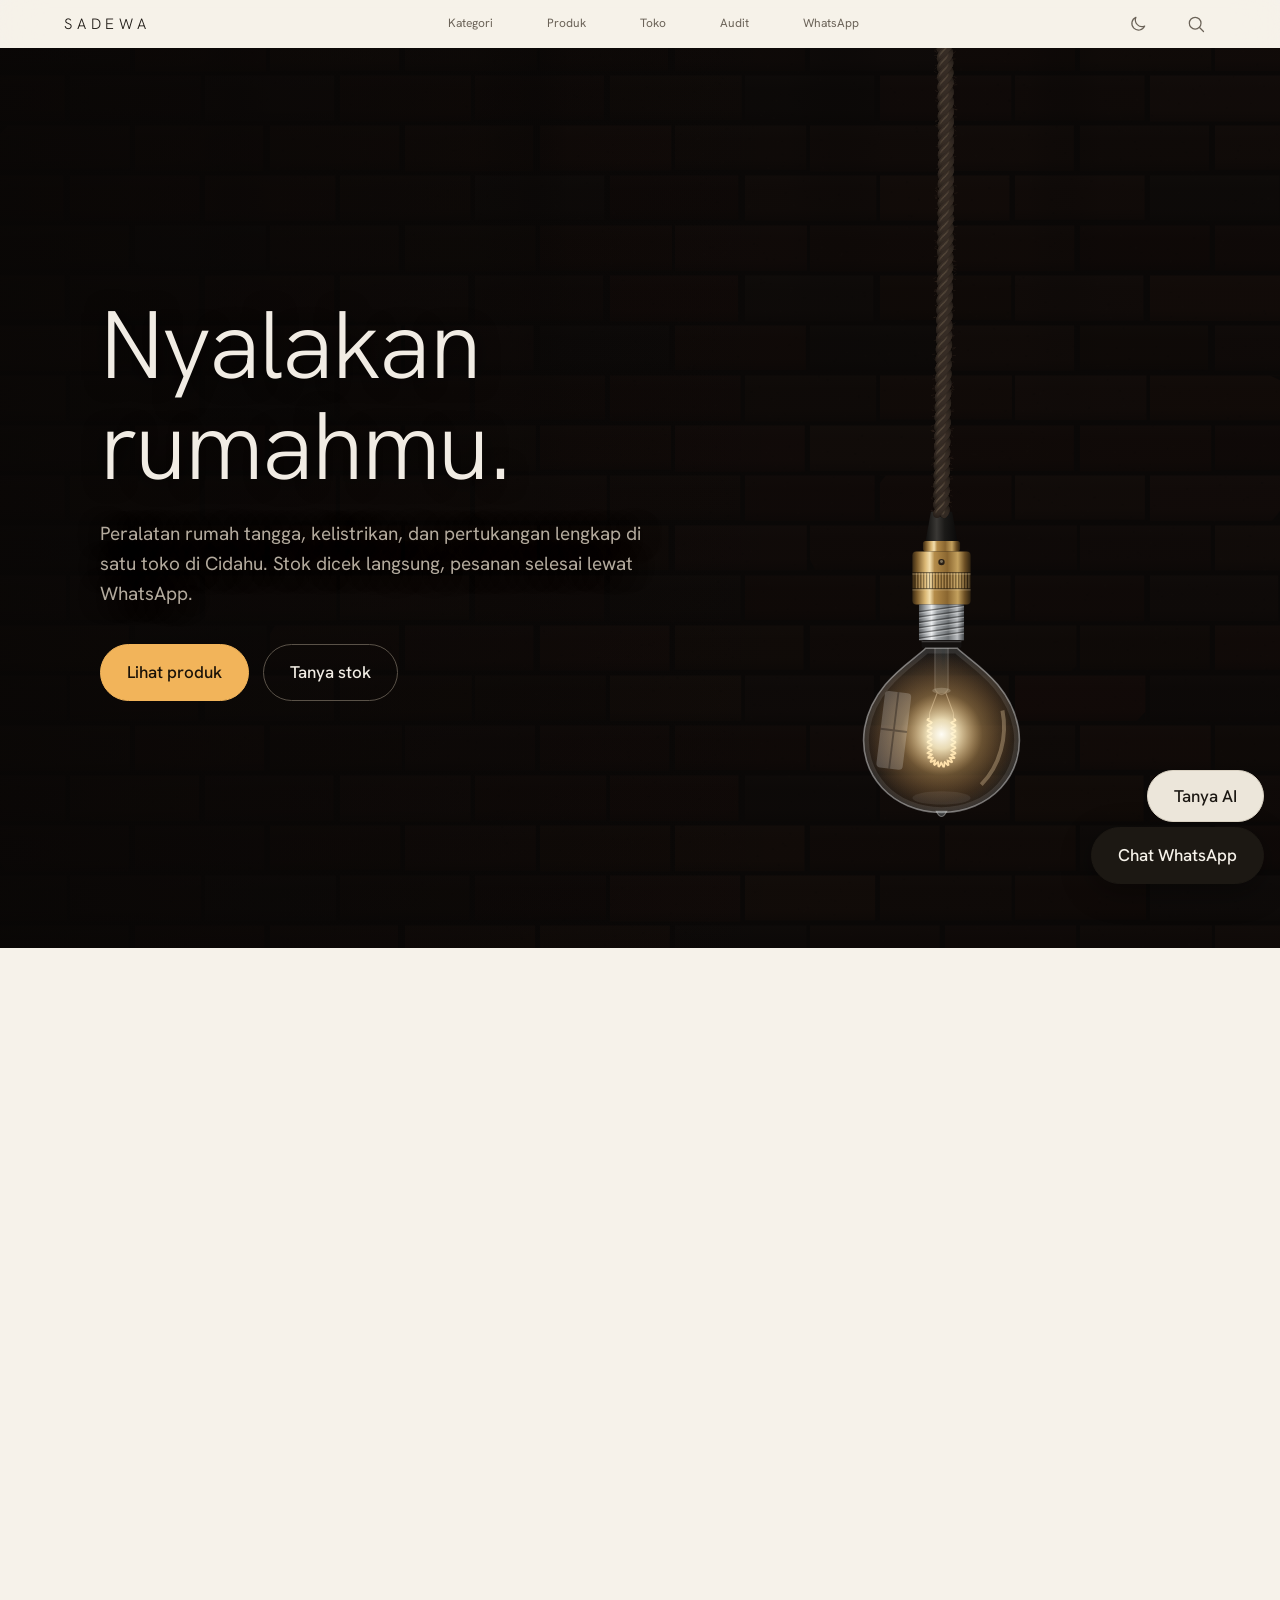
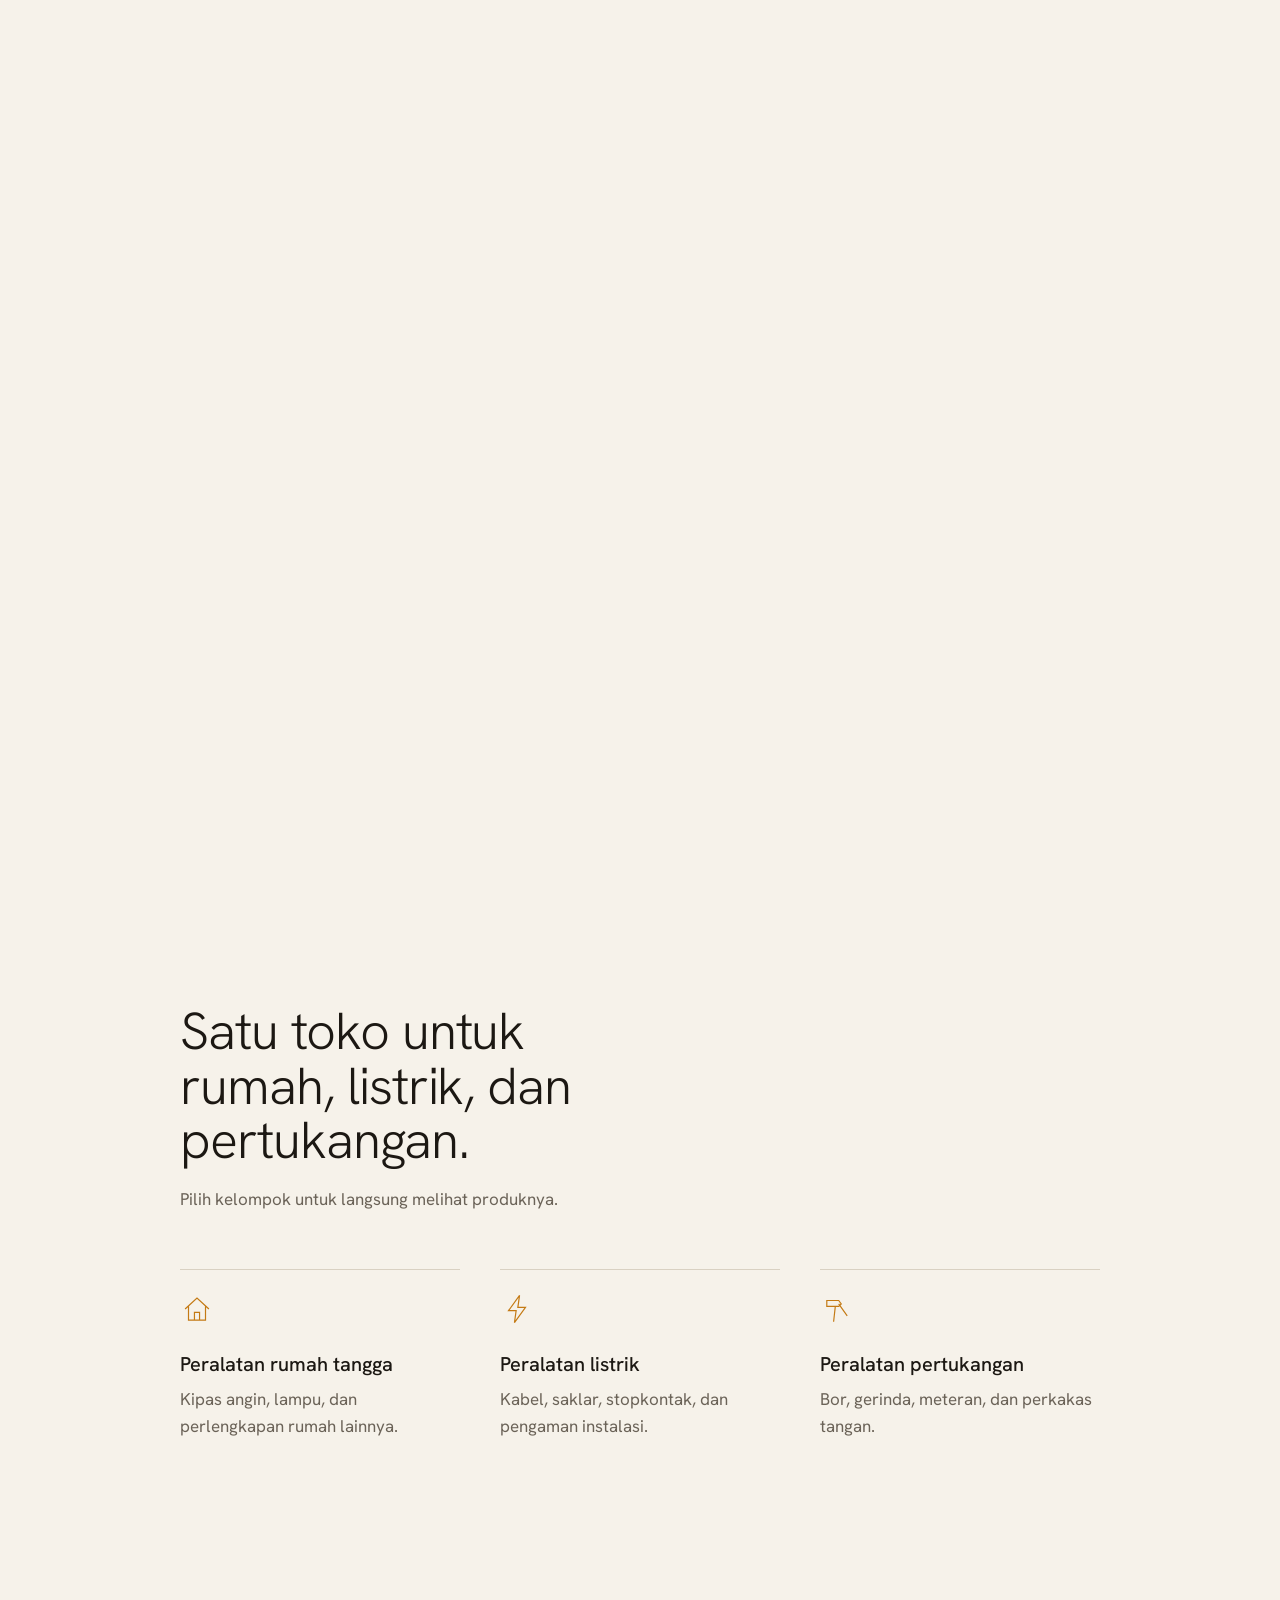
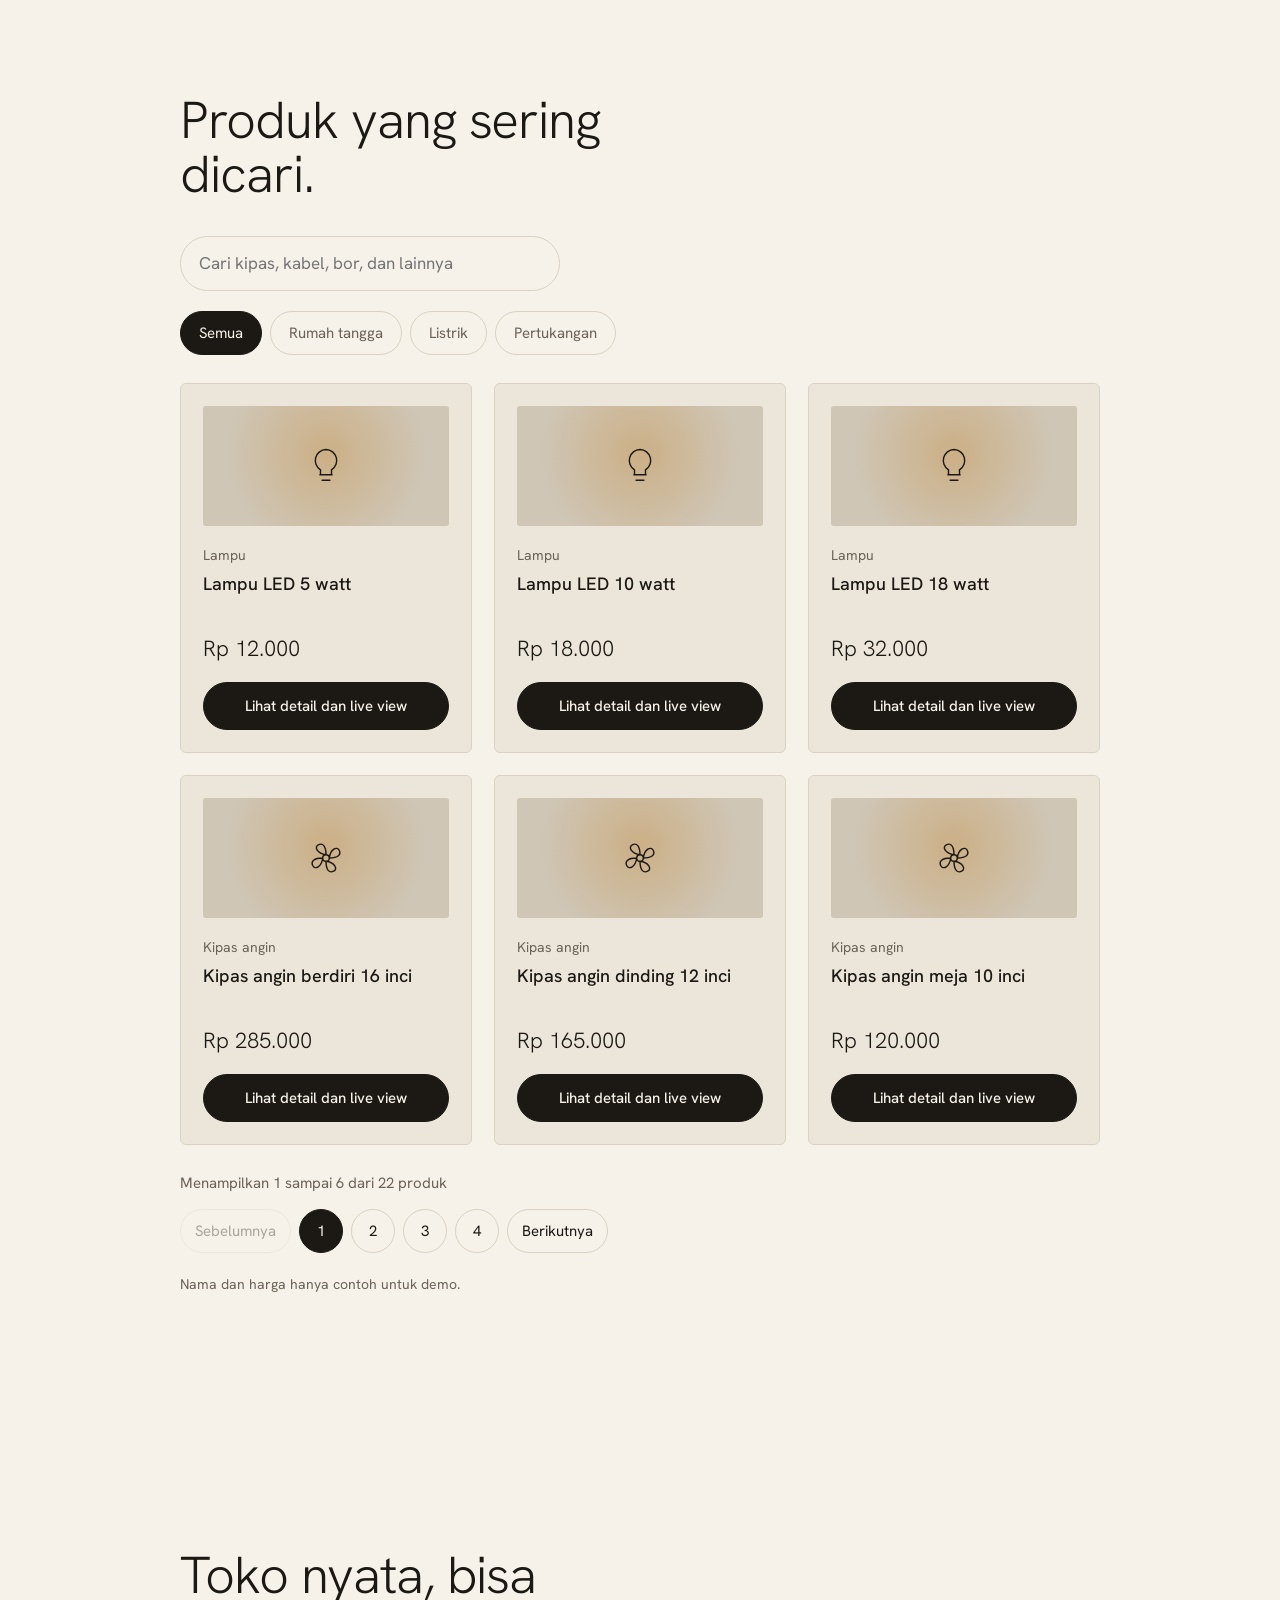
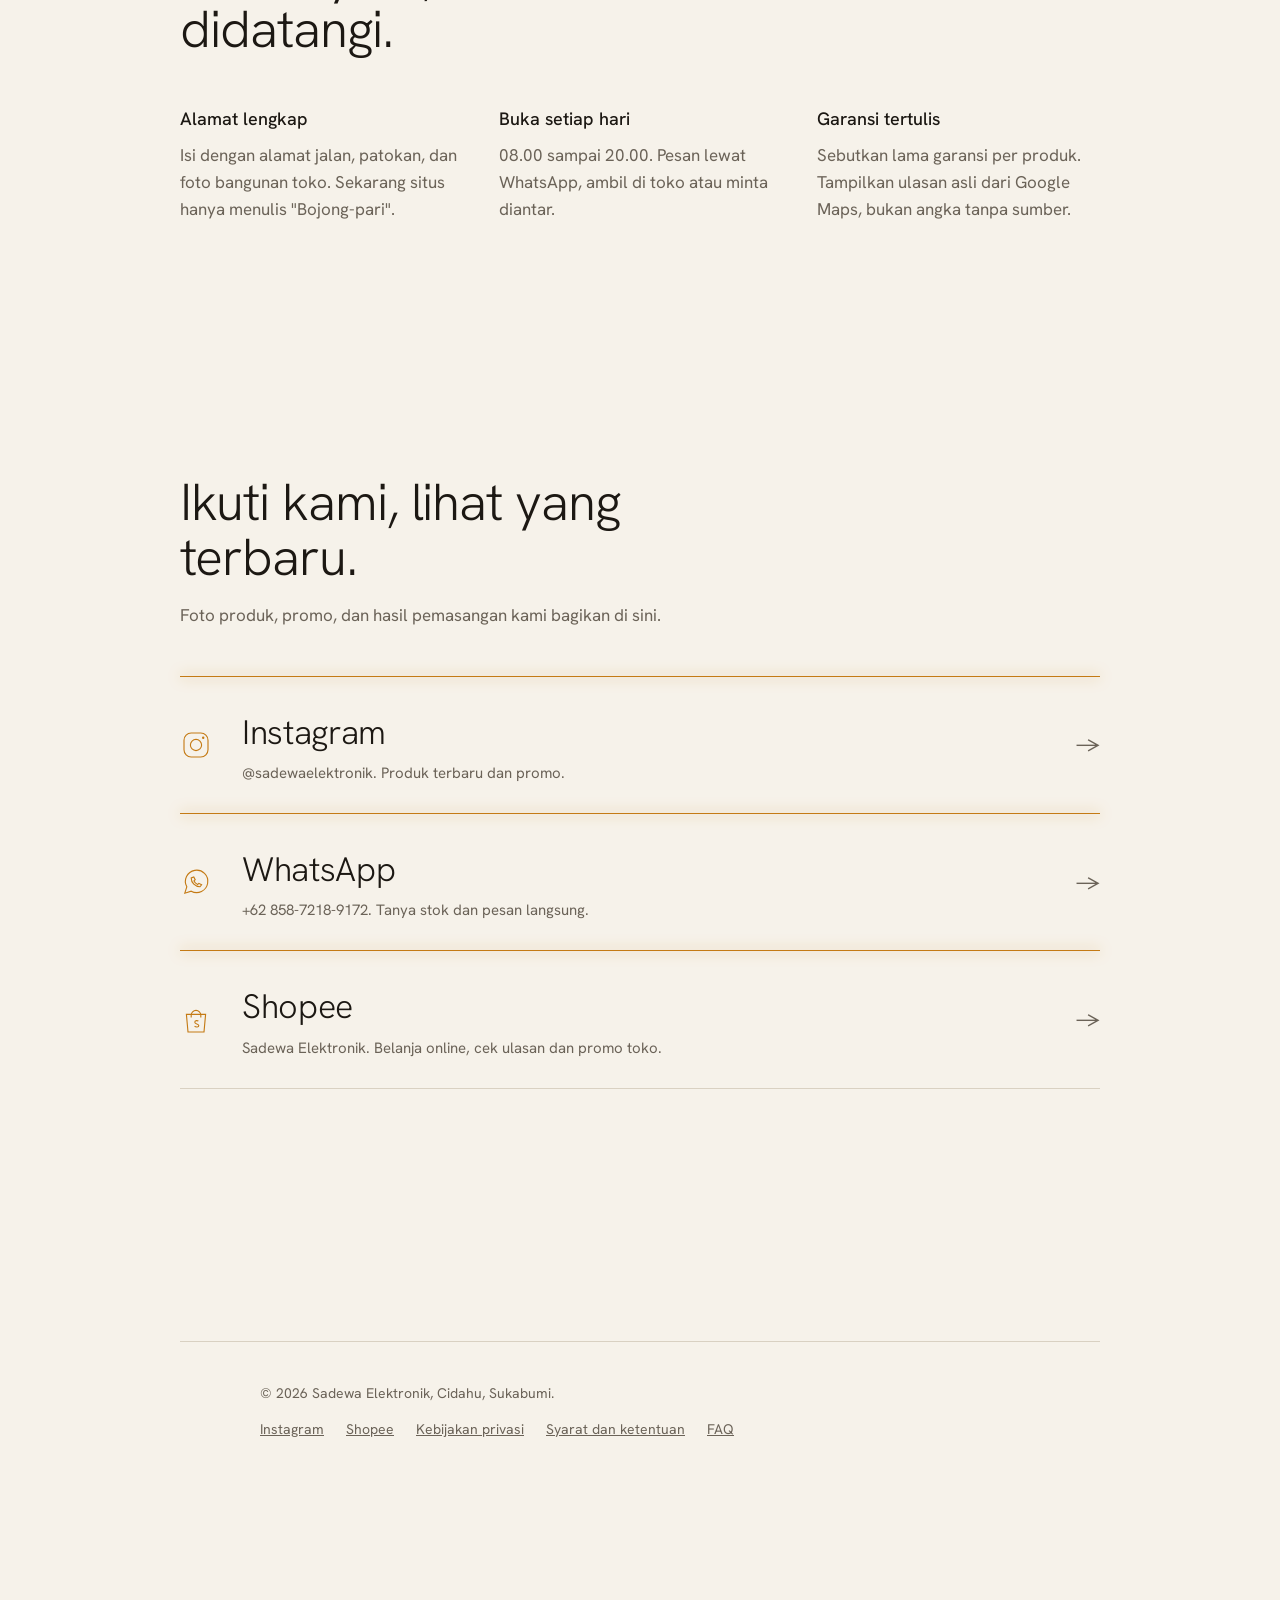
==== commit 44b76cde: "add rules product" ====
--- a/in.html
+++ b/in.html
@@ -6,7 +6,7 @@
       name="viewport"
       content="width=device-width, initial-scale=1, viewport-fit=cover"
     />
-    <title>Sadewa Elektronik — Demo Redesain</title>
+    <title>Sadewa Elektronik</title>
     <link rel="preconnect" href="https://fonts.googleapis.com" />
     <link
       href="https://fonts.googleapis.com/css2?family=Hanken+Grotesk:wght@300;400;500;600&display=swap"
@@ -58,28 +58,95 @@
     </script>
   </head>
   <body>
-    <header>
-      <a class="logo" href="#top">SADEWA</a>
-      <nav aria-label="Navigasi utama">
-        <a href="#kategori">Kategori</a><a href="#produk">Produk</a
-        ><a href="#toko">Toko</a><a href="#audit">Audit</a
-        ><a href="https://wa.me/6285872189172">WhatsApp</a>
-        <button
-          id="theme-toggle"
-          class="theme-btn"
-          type="button"
-          aria-label="Aktifkan mode terang"
-          title="Aktifkan mode terang"
+    <a href="#konten" class="skip-link">Lewati ke konten</a>
+    <header id="site-header" role="banner">
+      <div class="hdr-inner">
+        <a
+          class="logo"
+          href="#top"
+          aria-label="Sadewa Elektronik, halaman utama"
+          >SADEWA</a
         >
-          <svg id="theme-icon" viewBox="0 0 24 24" aria-hidden="true">
-            <circle cx="12" cy="12" r="4" />
-            <path
-              d="M12 3v2M12 19v2M3 12h2M19 12h2M5.6 5.6l1.4 1.4M17 17l1.4 1.4M5.6 18.4L7 17M17 7l1.4-1.4"
-            />
-          </svg>
-        </button>
+        <nav aria-label="Navigasi utama" id="main-nav">
+          <a href="#kategori">Kategori</a><a href="#produk">Produk</a
+          ><a href="#toko">Toko</a><a href="#audit">Audit</a
+          ><a href="https://wa.me/6285872189172">WhatsApp</a>
+        </nav>
+        <div class="hdr-actions">
+          <button
+            id="theme-toggle"
+            class="theme-btn"
+            type="button"
+            aria-label="Aktifkan mode terang"
+            title="Aktifkan mode terang"
+          >
+            <svg id="theme-icon" viewBox="0 0 24 24" aria-hidden="true">
+              <circle cx="12" cy="12" r="4" />
+              <path
+                d="M12 3v2M12 19v2M3 12h2M19 12h2M5.6 5.6l1.4 1.4M17 17l1.4 1.4M5.6 18.4L7 17M17 7l1.4-1.4"
+              />
+            </svg>
+          </button>
+          <button
+            id="hdr-search"
+            class="theme-btn"
+            type="button"
+            aria-label="Cari produk"
+            onclick="
+              document.getElementById('qs').focus();
+              document
+                .getElementById('qs')
+                .scrollIntoView({ behavior: 'smooth', block: 'center' });
+            "
+          >
+            <svg viewBox="0 0 24 24" aria-hidden="true">
+              <circle cx="11" cy="11" r="7" />
+              <path d="M16.5 16.5L21 21" />
+            </svg>
+          </button>
+          <button
+            id="mob-menu-btn"
+            class="theme-btn mob-only"
+            type="button"
+            aria-label="Buka menu"
+            aria-expanded="false"
+            aria-controls="mob-menu"
+          >
+            <svg id="ham-icon" viewBox="0 0 24 24" aria-hidden="true">
+              <path d="M3 6h18M3 12h18M3 18h18" />
+            </svg>
+          </button>
+        </div>
+      </div>
+    </header>
+    <div id="sub-header" aria-hidden="true" hidden>
+      <span id="sub-title">Sadewa Elektronik</span>
+      <a
+        class="btn sub-cta"
+        href="https://wa.me/6285872189172?text=Halo%20Sadewa%2C%20saya%20mau%20tanya%20stok"
+        >Chat WhatsApp</a
+      >
+    </div>
+    <div
+      id="mob-menu"
+      role="dialog"
+      aria-label="Menu navigasi"
+      aria-modal="true"
+      hidden
+    >
+      <button id="mob-close-btn" class="mob-close" aria-label="Tutup menu">
+        <svg viewBox="0 0 24 24" aria-hidden="true">
+          <path d="M18 6L6 18M6 6l12 12" />
+        </svg>
+      </button>
+      <nav aria-label="Menu utama mobile">
+        <a href="#kategori">Kategori</a>
+        <a href="#produk">Produk</a>
+        <a href="#toko">Toko</a>
+        <a href="#audit">Audit</a>
+        <a href="https://wa.me/6285872189172">WhatsApp</a>
       </nav>
-    </header>
+    </div>
 
     <noscript
       ><p style="padding: 90px 32px 0; color: #f1ece4; background: #0d0c0b">
@@ -88,7 +155,7 @@
         >.
       </p></noscript
     >
-    <main id="top">
+    <main id="konten">
       <section class="stage" id="stage" data-a>
         <div class="pin">
           <div>
@@ -283,55 +350,6 @@
       </section>
       <section id="audit" data-a>
         <div class="w">
-          <h2>Apa yang berubah dari situs lama.</h2>
-          <div class="scroll">
-            <table>
-              <tr>
-                <th>Masalah</th>
-                <th>Di situs lama</th>
-                <th>Di demo ini</th>
-              </tr>
-              <tr>
-                <td>Pintu masuk</td>
-                <td>Pop-up panduan 5 langkah menutup halaman</td>
-                <td>Langsung ke hero dan tombol utama</td>
-              </tr>
-              <tr>
-                <td>Ikon</td>
-                <td>Emoji berbeda di tiap perangkat</td>
-                <td>Ikon garis SVG yang seragam</td>
-              </tr>
-              <tr>
-                <td>Navigasi belanja</td>
-                <td>Tiga jalur chat bertumpuk</td>
-                <td>Satu tombol WhatsApp yang selalu terlihat</td>
-              </tr>
-              <tr>
-                <td>Kepercayaan</td>
-                <td>Rating 4.9 tanpa sumber, tautan kebijakan mati</td>
-                <td>Alamat, garansi, dan ulasan asli (perlu kamu isi)</td>
-              </tr>
-              <tr>
-                <td>Footer</td>
-                <td>© 2025, tautan "#"</td>
-                <td>© 2026, tautan menuju halaman nyata</td>
-              </tr>
-              <tr>
-                <td>Admin</td>
-                <td>Form login ada di halaman publik</td>
-                <td>Dipisah ke halaman admin sendiri</td>
-              </tr>
-              <tr>
-                <td>Identitas</td>
-                <td>Tema gelap biru, emoji, copy campur bahasa</td>
-                <td>Charcoal hangat, satu cahaya amber, bahasa Indonesia</td>
-              </tr>
-            </table>
-          </div>
-        </div>
-      </section>
-    </main>
-
     <footer>
       <div class="w">
         <p style="margin-bottom: 14px">
@@ -342,10 +360,7 @@
           target="_blank"
           rel="noopener"
           >Instagram</a
-        ><a
-          href="https://shopee.co.id/"
-          target="_blank"
-          rel="noopener"
+        ><a href="https://shopee.co.id/" target="_blank" rel="noopener"
           >Shopee</a
         ><a href="#">Kebijakan privasi</a><a href="#">Syarat dan ketentuan</a
         ><a href="#">FAQ</a>
@@ -377,7 +392,7 @@
       <div class="cq" id="cq">
         <button>Halo</button><button>Produk apa saja</button
         ><button>Cek pesanan</button><button>Promo</button
-        ><button>Pengiriman</button><button>Garansi</button
+        ><button>Pengiriman</button>
         ><button>Sosial media</button>
       </div>
       <form class="cin" id="cf2">
@@ -391,4 +406,4 @@
     </section>
     <script src="in.js"></script>
   </body>
-</html>+</html>
--- a/in.css
+++ b/in.css
@@ -88,7 +88,7 @@
   position: sticky;
   z-index: 1;
   top: 0;
-  height: 100vh;
+  height: 100svh;
   display: grid;
   grid-template-columns: 1.1fr 0.9fr;
   align-items: center;
@@ -103,7 +103,7 @@
 }
 .art {
   width: 100%;
-  height: 100vh;
+  height: 100svh;
   display: block;
   overflow: visible;
 }
@@ -130,8 +130,8 @@
 .wallwrap {
   position: sticky;
   top: 0;
-  height: 100vh;
-  margin-bottom: -100vh;
+  height: 100svh;
+  margin-bottom: -100svh;
   overflow: hidden;
   background: #1f1b18;
   --x: 70%;
@@ -204,12 +204,7 @@
   margin: 0 auto;
   padding: 0 clamp(32px, 7vw, 80px);
 }
-header {
-  display: flex;
-  justify-content: space-between;
-  align-items: center;
-  padding: 22px clamp(32px, 7vw, 80px);
-}
+
 .logo {
   font-weight: 300;
   font-size: 22px;
@@ -496,11 +491,7 @@
   z-index: 5;
   box-shadow: 0 8px 30px rgba(0, 0, 0, 0.35);
 }
-@media (max-width: 700px) {
-  nav a:not(:last-child) {
-    display: none;
-  }
-}
+
 @media (prefers-reduced-motion: reduce) {
   html {
     scroll-behavior: auto;
@@ -509,16 +500,7 @@
     transition: none;
   }
 }
-header {
-  position: absolute;
-  top: 0;
-  left: 0;
-  right: 0;
-  z-index: 3;
-  --ink: #f1ece4;
-  --mute: #b3aa9d;
-  color: var(--ink);
-}
+
 @supports (height: 100svh) {
   .pin,
   .wallwrap {
@@ -1009,4 +991,263 @@
 }
 .card h3 {
   min-height: 2.7em;
-}+}
+/* ===== SKIP LINK ===== */
+.skip-link {
+  position: absolute;
+  left: -9999px;
+  top: 8px;
+  z-index: 9999;
+  background: var(--ink);
+  color: var(--bg);
+  padding: 10px 20px;
+  border-radius: 999px;
+  font-size: 14px;
+  font-weight: 500;
+  text-decoration: none;
+}
+.skip-link:focus {
+  left: 16px;
+}
+
+/* ===== HEADER NAVBAR ===== */
+header {
+  position: fixed;
+  top: 0;
+  left: 0;
+  right: 0;
+  z-index: 100;
+  height: 48px;
+  background: color-mix(in srgb, var(--bg) 80%, transparent);
+  -webkit-backdrop-filter: saturate(180%) blur(20px);
+  backdrop-filter: saturate(180%) blur(20px);
+  border-bottom: 1px solid transparent;
+  transition: border-color 0.2s cubic-bezier(.2,.8,.2,1);
+}
+/* Garis bawah muncul setelah scroll */
+header.scrolled {
+  border-bottom-color: var(--line);
+}
+/* Fallback tanpa backdrop-filter */
+@supports not (backdrop-filter: blur(1px)) {
+  header {
+    background: var(--bg);
+  }
+}
+.hdr-inner {
+  display: grid;
+  grid-template-columns: 1fr auto 1fr;
+  align-items: center;
+  height: 48px;
+  padding: 0 clamp(20px, 5vw, 44px);
+  max-width: 1240px;
+  margin: 0 auto;
+}
+/* Logo kiri */
+.hdr-inner .logo {
+  font-weight: 300;
+  font-size: 15px;
+  letter-spacing: 0.32em;
+  color: var(--ink);
+  text-decoration: none;
+}
+/* Nav tengah */
+.hdr-inner nav {
+  display: flex;
+  align-items: center;
+  gap: 0;
+}
+.hdr-inner nav a {
+  color: var(--mute);
+  text-decoration: none;
+  font-size: 12px;
+  font-weight: 400;
+  padding: 0 14px;
+  height: 48px;
+  display: inline-flex;
+  align-items: center;
+  transition: color 0.2s cubic-bezier(.2,.8,.2,1);
+}
+.hdr-inner nav a:hover,
+.hdr-inner nav a:focus-visible {
+  color: var(--ink);
+}
+.hdr-inner nav a[aria-current="page"] {
+  color: var(--ink);
+  text-decoration: underline;
+  text-underline-offset: 3px;
+}
+/* Aksi kanan */
+.hdr-actions {
+  display: flex;
+  align-items: center;
+  justify-content: flex-end;
+  gap: 4px;
+}
+.mob-only {
+  display: none;
+}
+
+/* ===== SUB-HEADER ===== */
+#sub-header {
+  position: fixed;
+  top: 48px;
+  left: 0;
+  right: 0;
+  z-index: 99;
+  height: 40px;
+  display: flex;
+  align-items: center;
+  justify-content: space-between;
+  padding: 0 clamp(20px, 5vw, 44px);
+  max-width: 1240px;
+  margin: 0 auto;
+  background: color-mix(in srgb, var(--bg) 92%, transparent);
+  -webkit-backdrop-filter: saturate(180%) blur(20px);
+  backdrop-filter: saturate(180%) blur(20px);
+  border-bottom: 1px solid var(--line);
+  opacity: 0;
+  transform: translateY(-4px);
+  pointer-events: none;
+  transition:
+    opacity 0.2s cubic-bezier(.2,.8,.2,1),
+    transform 0.2s cubic-bezier(.2,.8,.2,1);
+}
+/* Sub-header wrapper harus full-width */
+#sub-header {
+  max-width: none;
+}
+#sub-header.visible {
+  opacity: 1;
+  transform: translateY(0);
+  pointer-events: auto;
+}
+#sub-title {
+  font-size: 13px;
+  font-weight: 500;
+  color: var(--ink);
+}
+.sub-cta {
+  font-size: 12px;
+  font-weight: 500;
+  padding: 6px 16px;
+  min-height: 28px;
+  background: var(--btn);
+  color: var(--btnink);
+  border: none;
+  text-decoration: none;
+  border-radius: 999px;
+  display: inline-flex;
+  align-items: center;
+}
+
+/* ===== MENU MOBILE ===== */
+#mob-menu {
+  position: fixed;
+  inset: 0;
+  z-index: 200;
+  background: var(--bg);
+  display: flex;
+  flex-direction: column;
+  justify-content: center;
+  align-items: center;
+  gap: 0;
+  opacity: 0;
+  pointer-events: none;
+  transition: opacity 0.25s cubic-bezier(.2,.8,.2,1);
+}
+#mob-menu:not([hidden]) {
+  opacity: 1;
+  pointer-events: auto;
+}
+#mob-menu nav {
+  display: flex;
+  flex-direction: column;
+  align-items: center;
+  gap: 8px;
+  width: 100%;
+}
+#mob-menu nav a {
+  color: var(--ink);
+  text-decoration: none;
+  font-size: 22px;
+  font-weight: 300;
+  letter-spacing: -0.01em;
+  padding: 12px 24px;
+  min-height: 56px;
+  display: flex;
+  align-items: center;
+  transition: color 0.15s;
+}
+#mob-menu nav a:hover,
+#mob-menu nav a:focus-visible {
+  color: var(--glow);
+}
+.mob-close {
+  position: absolute;
+  top: 16px;
+  right: 16px;
+  background: transparent;
+  border: 0;
+  color: var(--ink);
+  width: 44px;
+  height: 44px;
+  padding: 0;
+  cursor: pointer;
+  display: inline-flex;
+  align-items: center;
+  justify-content: center;
+  border-radius: 999px;
+}
+.mob-close svg {
+  width: 20px;
+  height: 20px;
+  stroke: currentColor;
+  stroke-width: 1.5;
+  stroke-linecap: round;
+  fill: none;
+}
+.mob-close:hover {
+  color: var(--glow);
+}
+.mob-close:focus-visible {
+  outline: 2px solid var(--glow);
+  outline-offset: 2px;
+}
+
+/* ===== OFFSET KONTEN UNTUK FIXED HEADER ===== */
+main {
+  padding-top: 48px;
+}
+
+/* ===== RESPONSIVE HEADER ===== */
+@media (max-width: 767px) {
+  header {
+    height: 56px;
+  }
+  .hdr-inner {
+    height: 56px;
+  }
+  .hdr-inner nav {
+    display: none;
+  }
+  .mob-only {
+    display: inline-flex;
+  }
+  main {
+    padding-top: 56px;
+  }
+  #sub-header {
+    top: 56px;
+  }
+}
+
+/* ===== REDUCED MOTION ===== */
+@media (prefers-reduced-motion: reduce) {
+  header,
+  #sub-header,
+  #mob-menu,
+  .hdr-inner nav a {
+    transition: none;
+  }
+}
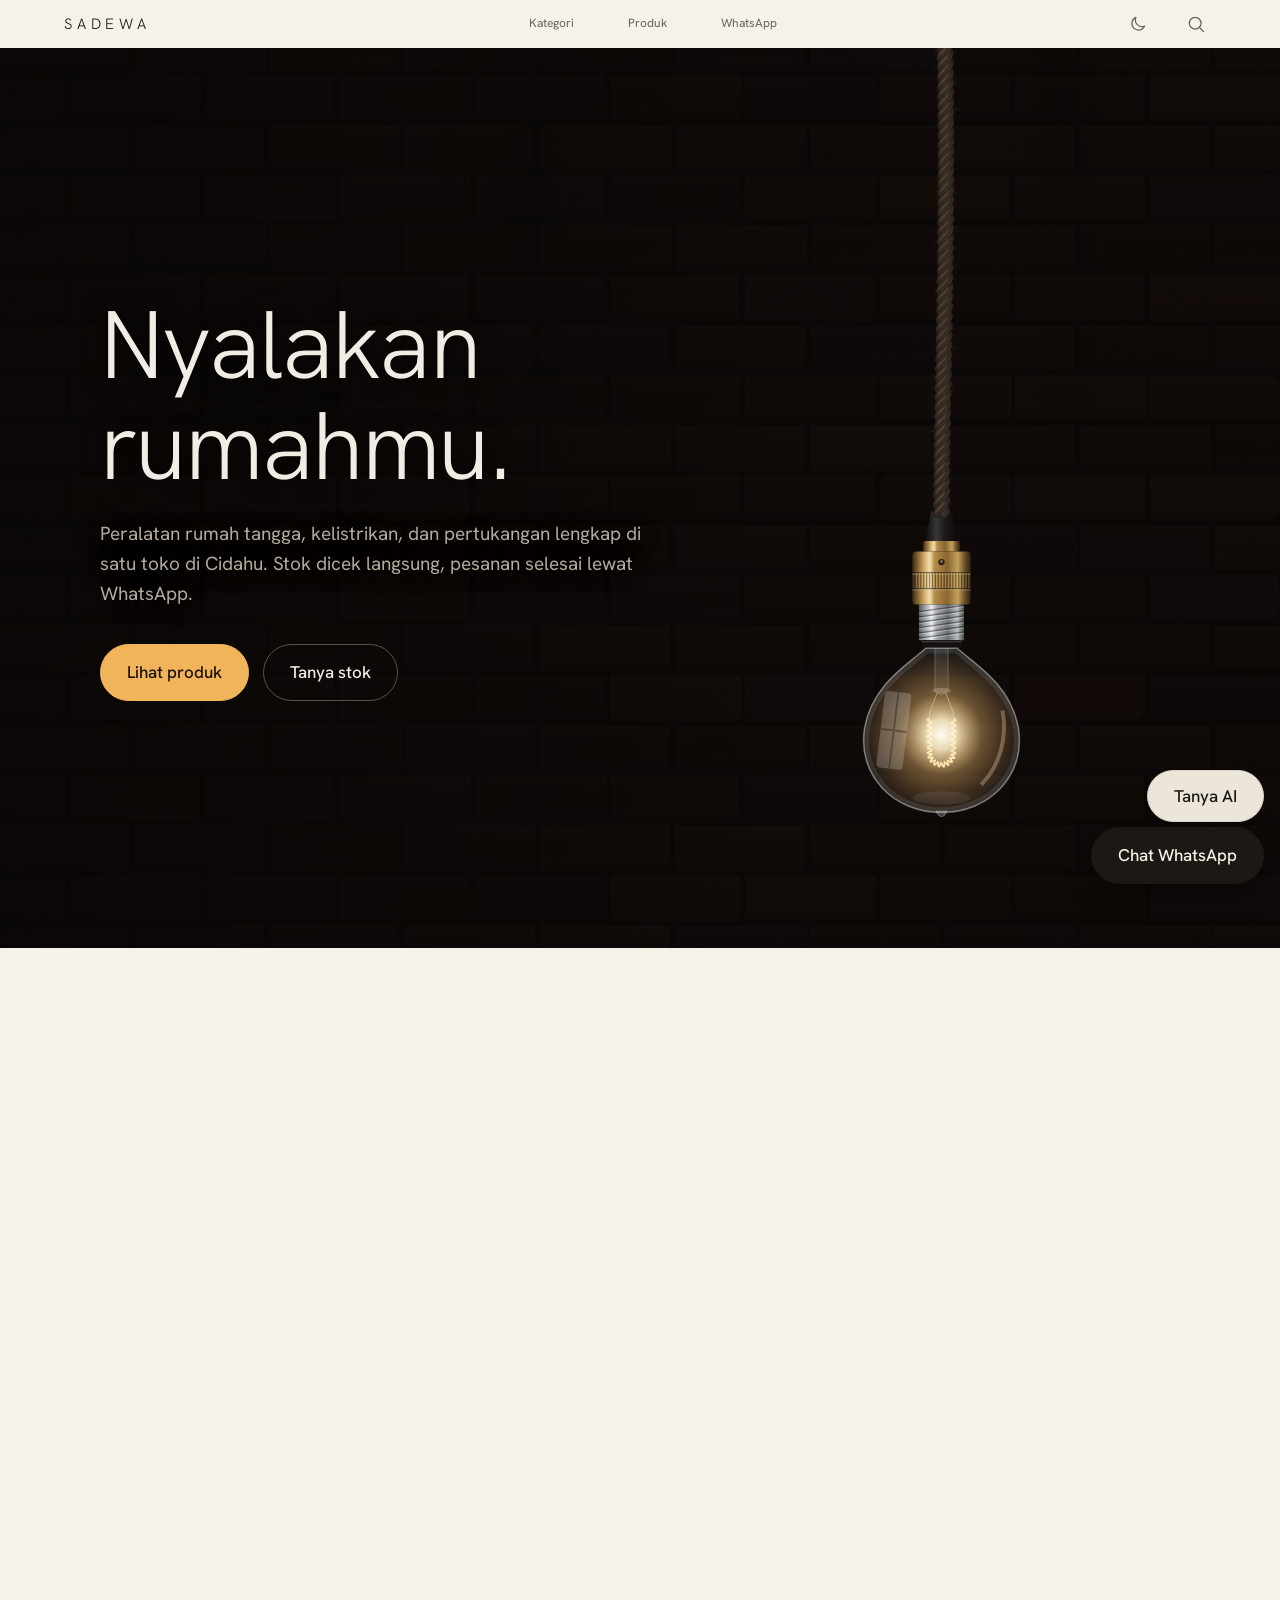
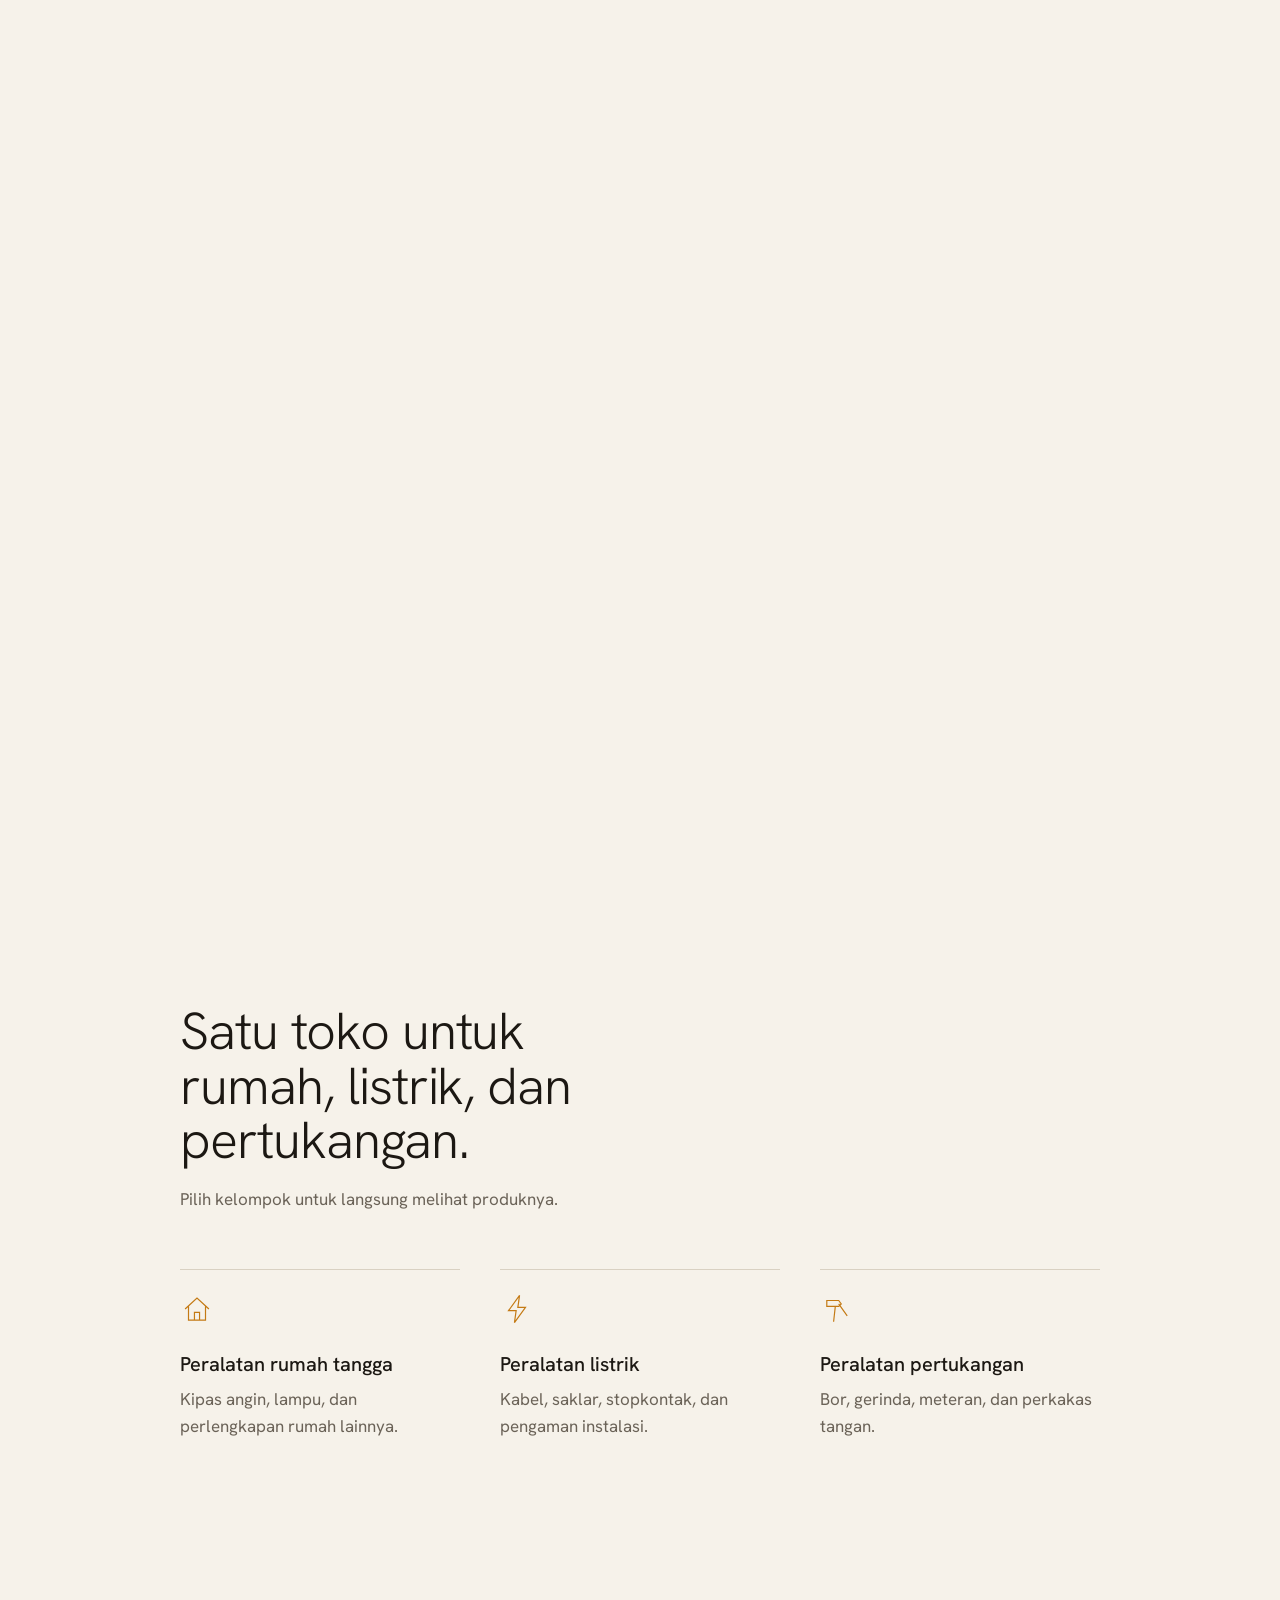
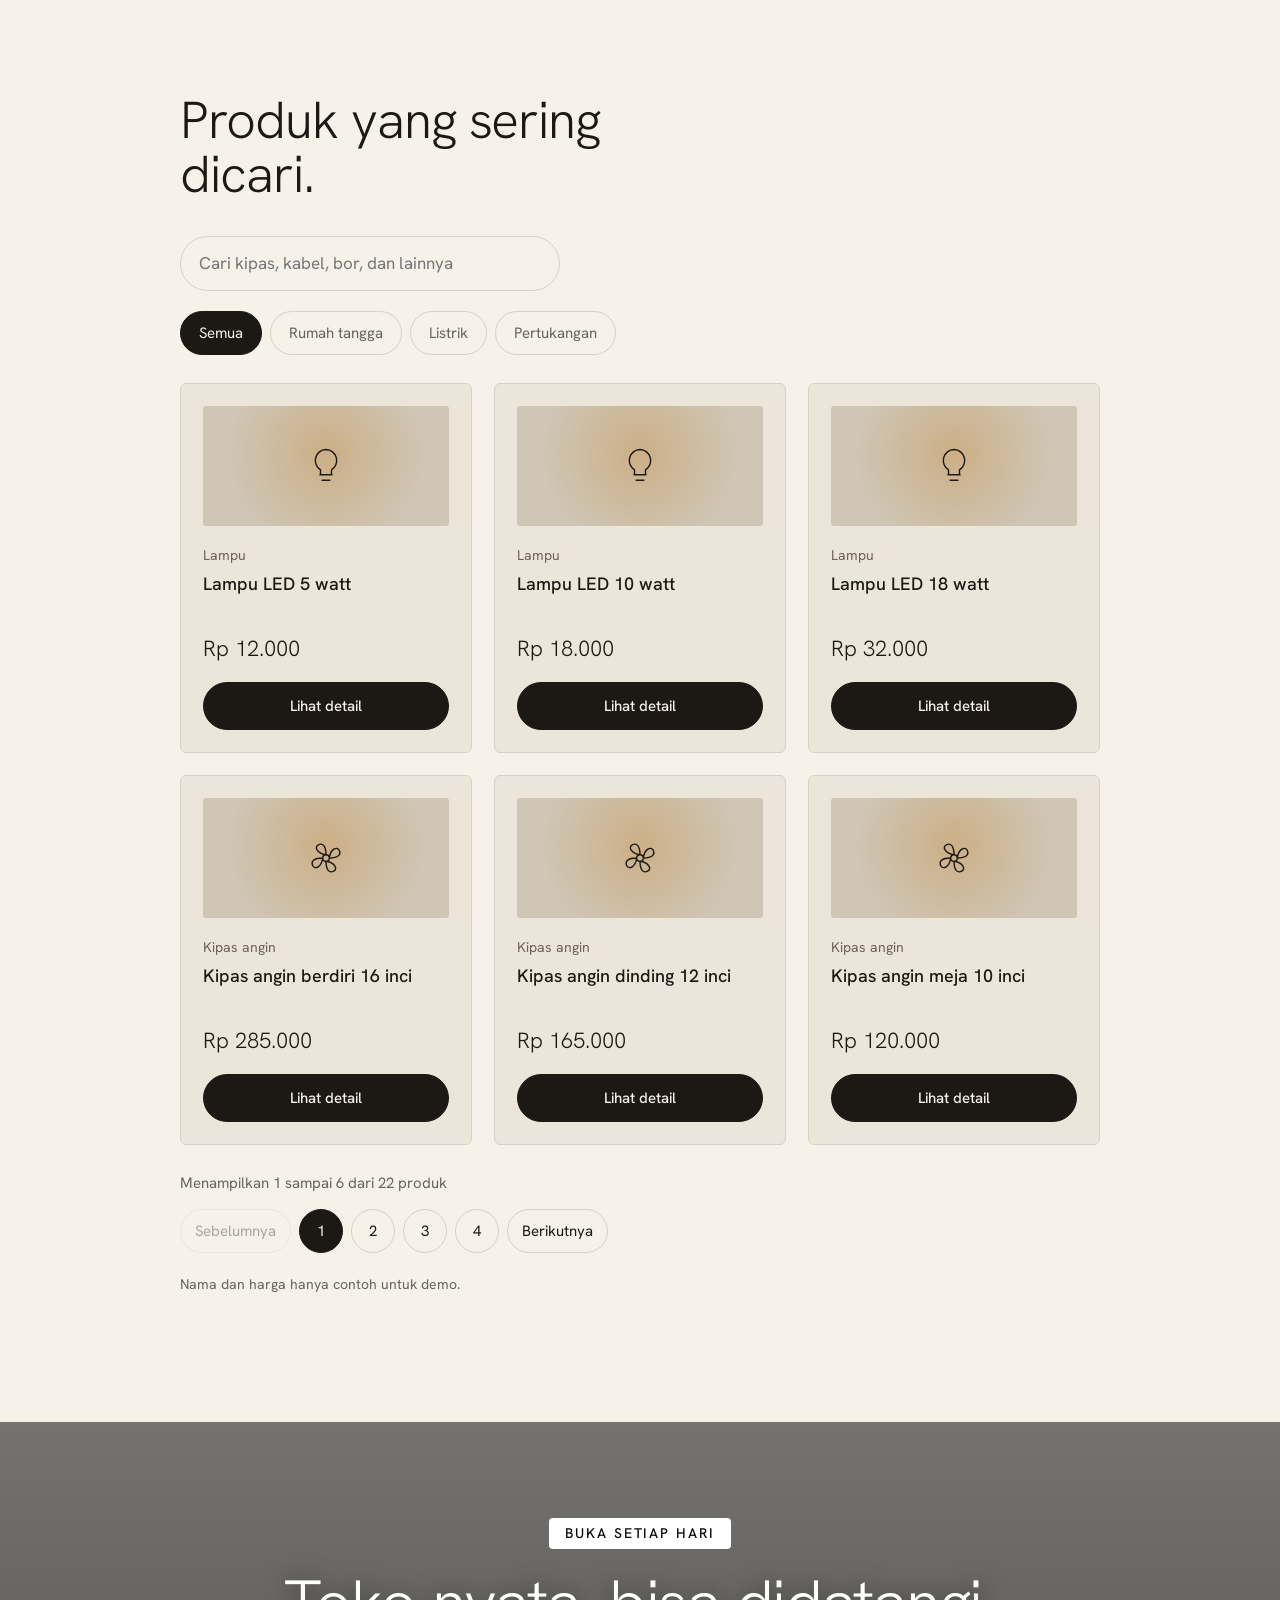
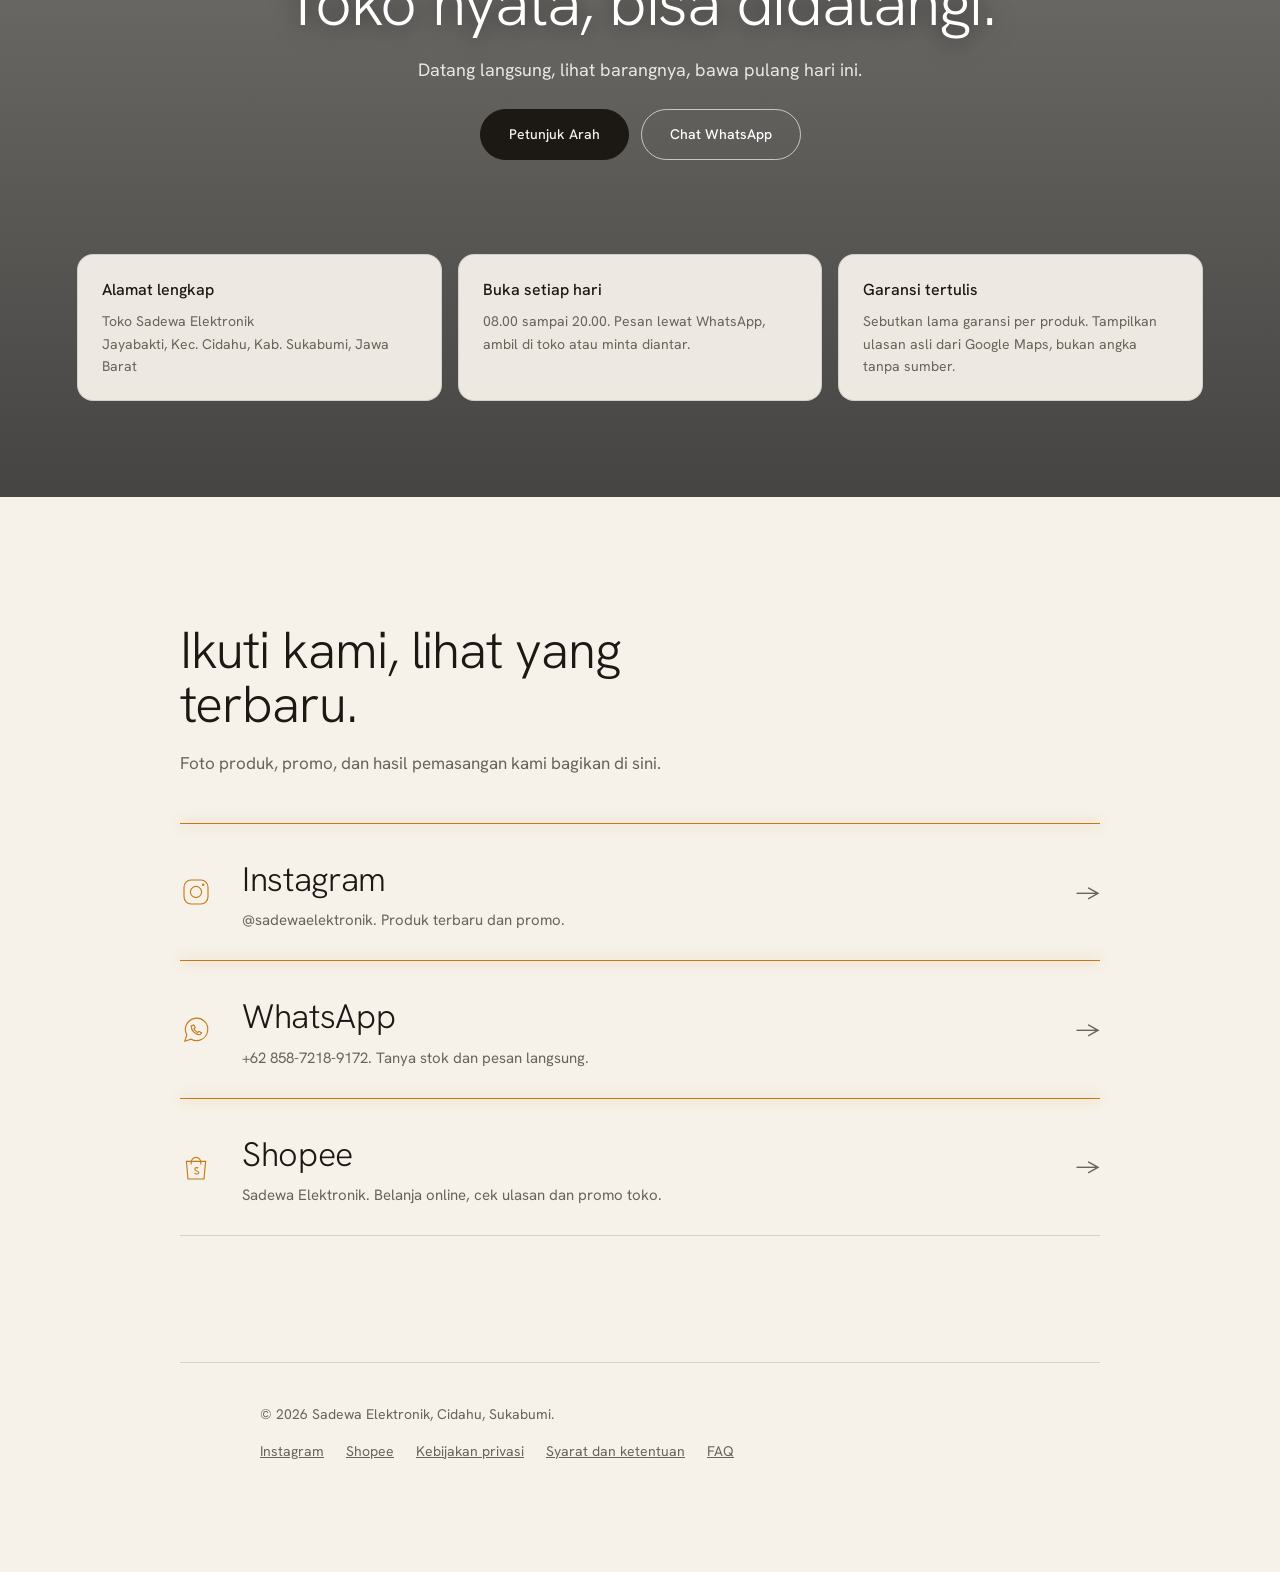
==== commit f1ad3f79: "fist commit" ====
--- a/in.html
+++ b/in.html
@@ -26,35 +26,6 @@
       } catch (e) {}
     </script>
     <script type="application/ld+json">
-      {
-        "@context": "https://schema.org",
-        "@type": ["ElectronicsStore", "HardwareStore"],
-        "description": "Peralatan rumah tangga, peralatan listrik, dan peralatan pertukangan",
-        "name": "Sadewa Elektronik",
-        "telephone": "+6285872189172",
-        "address": {
-          "@type": "PostalAddress",
-          "addressLocality": "Cidahu",
-          "addressRegion": "Jawa Barat",
-          "addressCountry": "ID"
-        },
-        "openingHoursSpecification": [
-          {
-            "@type": "OpeningHoursSpecification",
-            "dayOfWeek": [
-              "Monday",
-              "Tuesday",
-              "Wednesday",
-              "Thursday",
-              "Friday",
-              "Saturday",
-              "Sunday"
-            ],
-            "opens": "08:00",
-            "closes": "20:00"
-          }
-        ]
-      }
     </script>
   </head>
   <body>
@@ -68,8 +39,7 @@
           >SADEWA</a
         >
         <nav aria-label="Navigasi utama" id="main-nav">
-          <a href="#kategori">Kategori</a><a href="#produk">Produk</a
-          ><a href="#toko">Toko</a><a href="#audit">Audit</a
+          <a href="#kategori">Kategori</a><a href="#produk">Produk</
           ><a href="https://wa.me/6285872189172">WhatsApp</a>
         </nav>
         <div class="hdr-actions">
@@ -119,14 +89,6 @@
         </div>
       </div>
     </header>
-    <div id="sub-header" aria-hidden="true" hidden>
-      <span id="sub-title">Sadewa Elektronik</span>
-      <a
-        class="btn sub-cta"
-        href="https://wa.me/6285872189172?text=Halo%20Sadewa%2C%20saya%20mau%20tanya%20stok"
-        >Chat WhatsApp</a
-      >
-    </div>
     <div
       id="mob-menu"
       role="dialog"
@@ -310,30 +272,82 @@
         </div>
       </section>
 
-      <section id="toko" data-a>
-        <div class="w">
-          <h2>Toko nyata, bisa didatangi.</h2>
-          <div class="trust">
-            <div>
+            <section id="toko" data-a class="store-visit-section">
+              
+        <div class="store-visit-wrap">
+          <img class="store-visit-bg" src="img/toko.jpeg" alt="Foto toko tampak depan" loading="lazy" width="1080" height="608">
+          <div class="store-visit-overlay" aria-hidden="true"></div>
+          <div class="store-visit-body">
+            <div class="store-visit-content">
+              <span class="store-visit-badge">BUKA SETIAP HARI</span>
+              <h2 class="store-visit-title">Toko nyata, bisa didatangi.</h2>
+              <p class="store-visit-sub">Datang langsung, lihat barangnya, bawa pulang hari ini.</p>
+              <div class="store-visit-actions">
+                <a class="store-visit-btn-primary" href="https://maps.app.goo.gl/Fh5ng6r7iDe2ADpS8" target="_blank" rel="noopener">Petunjuk Arah</a>
+                <a class="store-visit-btn-outline" href="https://wa.me/6285872189172?text=Halo%20Sadewa%2C%20saya%20mau%20tanya%20stok" target="_blank" rel="noopener">Chat WhatsApp</a>
+              </div>
+            </div>
+            <div class="store-visit-cards">
+              <div class="store-visit-card">
+                <h3>Alamat lengkap</h3>
+                <p>Toko Sadewa Elektronik<br>Jayabakti, Kec. Cidahu, Kab. Sukabumi, Jawa Barat</p>
+              </div>
+              <div class="store-visit-card">
+                <h3>Buka setiap hari</h3>
+                <p>08.00 sampai 20.00. Pesan lewat WhatsApp, ambil di toko atau minta diantar.</p>
+              </div>
+              <div class="store-visit-card">
+                <h3>Garansi tertulis</h3>
+                <p>Sebutkan lama garansi per produk. Tampilkan ulasan asli dari Google Maps, bukan angka tanpa sumber.</p>
+              </div>
+            </div>
+          </div>
+        </div>
+     
+        <div class="sv-wrap w">
+          <div class="sv-top">
+            <div class="sv-text">
+              <span class="sv-badge">BUKA SETIAP HARI</span>
+              <h2 class="store-visit-title">Toko nyata, bisa didatangi.</h2>
+              <p class="store-visit-sub">Datang langsung, lihat barangnya, bawa pulang hari ini.</p>
+              <div class="store-visit-actions">
+                <a class="store-visit-btn-primary" href="https://maps.app.goo.gl/Fh5ng6r7iDe2ADpS8" target="_blank" rel="noopener">Petunjuk Arah</a>
+                <a class="store-visit-btn-outline" href="https://wa.me/6285872189172?text=Halo%20Sadewa%2C%20saya%20mau%20tanya%20stok" target="_blank" rel="noopener">Chat WhatsApp</a>
+              </div>
+            </div>
+            <div class="sv-gallery" id="sv-gallery" aria-label="Galeri foto toko">
+              <div class="sv-photo-wrap" aria-live="polite" aria-atomic="true">
+                <img class="sv-photo sv-photo--active" src="img/toko.jpeg" alt="Foto toko tampak depan" width="1080" height="608">
+                <img class="sv-photo" src="img/toko2.jpeg" alt="Foto toko tampak depan 2" loading="lazy" width="1080" height="608">
+                <img class="sv-photo" src="img/toko3.jpeg" alt="Foto toko tampak samping" loading="lazy" width="1080" height="608">
+                <img class="sv-photo" src="img/toko.4.jpeg" alt="Foto toko bagian dalam" loading="lazy" width="1080" height="608">
+              </div>
+              <div class="sv-pagination" role="group" aria-label="Navigasi foto">
+                <span class="sv-pg-label">Foto toko</span>
+                <div class="sv-pg-btns">
+                  <button class="sv-pg-btn sv-pg-btn--active" data-idx="0" aria-label="Lihat foto 1" aria-current="true">1</button>
+                  <button class="sv-pg-btn" data-idx="1" aria-label="Lihat foto 2">2</button>
+                  <button class="sv-pg-btn" data-idx="2" aria-label="Lihat foto 3">3</button>
+                  <button class="sv-pg-btn" data-idx="3" aria-label="Lihat foto 4">4</button>
+                </div>
+              </div>
+            </div>
+          </div>
+          <div class="sv-info">
+            <div class="sv-info-item">
+              <svg class="sv-info-icon" viewBox="0 0 20 20" aria-hidden="true"><path d="M10 2a6 6 0 0 1 6 6c0 4-6 10-6 10S4 12 4 8a6 6 0 0 1 6-6z"/><circle cx="10" cy="8" r="2"/></svg>
               <h3>Alamat lengkap</h3>
-              <p>
-                Isi dengan alamat jalan, patokan, dan foto bangunan toko.
-                Sekarang situs hanya menulis "Bojong-pari".
-              </p>
-            </div>
-            <div>
+              <p>Toko Sadewa Elektronik<br>Jayabakti, Kec. Cidahu, Kab. Sukabumi, Jawa Barat</p>
+            </div>
+            <div class="sv-info-item">
+              <svg class="sv-info-icon" viewBox="0 0 20 20" aria-hidden="true"><circle cx="10" cy="10" r="8"/><path d="M10 6v4l3 2"/></svg>
               <h3>Buka setiap hari</h3>
-              <p>
-                08.00 sampai 20.00. Pesan lewat WhatsApp, ambil di toko atau
-                minta diantar.
-              </p>
-            </div>
-            <div>
+              <p>08.00 sampai 20.00. Pesan lewat WhatsApp, ambil di toko atau minta diantar.</p>
+            </div>
+            <div class="sv-info-item">
+              <svg class="sv-info-icon" viewBox="0 0 20 20" aria-hidden="true"><path d="M10 2l2 6h6l-5 4 2 6-5-4-5 4 2-6-5-4h6z"/></svg>
               <h3>Garansi tertulis</h3>
-              <p>
-                Sebutkan lama garansi per produk. Tampilkan ulasan asli dari
-                Google Maps, bukan angka tanpa sumber.
-              </p>
+              <p>Sebutkan lama garansi per produk. Tampilkan ulasan asli dari Google Maps, bukan angka tanpa sumber.</p>
             </div>
           </div>
         </div>
@@ -348,7 +362,6 @@
           <div class="soc" id="soc"></div>
         </div>
       </section>
-      <section id="audit" data-a>
         <div class="w">
     <footer>
       <div class="w">
--- a/in.css
+++ b/in.css
@@ -1088,59 +1088,6 @@
   display: none;
 }
 
-/* ===== SUB-HEADER ===== */
-#sub-header {
-  position: fixed;
-  top: 48px;
-  left: 0;
-  right: 0;
-  z-index: 99;
-  height: 40px;
-  display: flex;
-  align-items: center;
-  justify-content: space-between;
-  padding: 0 clamp(20px, 5vw, 44px);
-  max-width: 1240px;
-  margin: 0 auto;
-  background: color-mix(in srgb, var(--bg) 92%, transparent);
-  -webkit-backdrop-filter: saturate(180%) blur(20px);
-  backdrop-filter: saturate(180%) blur(20px);
-  border-bottom: 1px solid var(--line);
-  opacity: 0;
-  transform: translateY(-4px);
-  pointer-events: none;
-  transition:
-    opacity 0.2s cubic-bezier(.2,.8,.2,1),
-    transform 0.2s cubic-bezier(.2,.8,.2,1);
-}
-/* Sub-header wrapper harus full-width */
-#sub-header {
-  max-width: none;
-}
-#sub-header.visible {
-  opacity: 1;
-  transform: translateY(0);
-  pointer-events: auto;
-}
-#sub-title {
-  font-size: 13px;
-  font-weight: 500;
-  color: var(--ink);
-}
-.sub-cta {
-  font-size: 12px;
-  font-weight: 500;
-  padding: 6px 16px;
-  min-height: 28px;
-  background: var(--btn);
-  color: var(--btnink);
-  border: none;
-  text-decoration: none;
-  border-radius: 999px;
-  display: inline-flex;
-  align-items: center;
-}
-
 /* ===== MENU MOBILE ===== */
 #mob-menu {
   position: fixed;
@@ -1237,17 +1184,625 @@
   main {
     padding-top: 56px;
   }
-  #sub-header {
-    top: 56px;
-  }
 }
 
 /* ===== REDUCED MOTION ===== */
 @media (prefers-reduced-motion: reduce) {
   header,
-  #sub-header,
   #mob-menu,
   .hdr-inner nav a {
     transition: none;
   }
 }
+
+
+/* ===== STORE-VISIT SECTION =====*/
+.store-visit-section{padding:0}
+.store-visit-wrap{position:relative;min-height:520px;height:75vh;display:flex;flex-direction:column;justify-content:space-between;overflow:hidden}
+.store-visit-bg{position:absolute;inset:0;width:100%;height:100%;object-fit:cover;object-position:center 58%;display:block}
+.store-visit-overlay{position:absolute;inset:0;background:linear-gradient(180deg,rgba(10,10,10,.55) 0%,rgba(10,10,10,.75) 100%);pointer-events:none}
+.store-visit-body{position:relative;z-index:1;display:flex;flex-direction:column;justify-content:space-between;height:100%;padding:96px clamp(24px,6vw,80px)}
+.store-visit-content{display:flex;flex-direction:column;align-items:center;text-align:center;gap:20px}
+.store-visit-badge{display:inline-block;background:#fff;color:#0a0a0a;font-size:14px;font-weight:500;letter-spacing:.14em;padding:6px 16px;border-radius:4px;line-height:1.4}
+.store-visit-title{font-size:clamp(2.2rem,5vw,4rem);font-weight:300;letter-spacing:-.02em;line-height:1.05;color:#fff;margin:0;max-width:20ch;text-shadow:0 2px 24px rgba(0,0,0,.6)}
+.store-visit-sub{font-size:18px;color:rgba(255,255,255,.85);max-width:46ch;margin:0;line-height:1.6}
+.store-visit-actions{display:flex;gap:12px;flex-wrap:wrap;justify-content:center;margin-top:4px}
+.store-visit-btn-primary{display:inline-flex;align-items:center;padding:13px 28px;min-height:48px;border-radius:999px;background:var(--btn);color:var(--btnink);font-size:14px;font-weight:500;text-decoration:none;border:1px solid var(--btn);transition:opacity .2s cubic-bezier(.2,.8,.2,1)}
+.store-visit-btn-primary:hover,.store-visit-btn-primary:focus-visible{opacity:.85}
+.store-visit-btn-outline{display:inline-flex;align-items:center;padding:13px 28px;min-height:48px;border-radius:999px;background:transparent;color:#fff;font-size:14px;font-weight:500;text-decoration:none;border:1px solid rgba(255,255,255,.65);transition:border-color .2s cubic-bezier(.2,.8,.2,1),background .2s cubic-bezier(.2,.8,.2,1)}
+.store-visit-btn-outline:hover,.store-visit-btn-outline:focus-visible{border-color:#fff;background:rgba(255,255,255,.1)}
+.store-visit-cards{display:grid;grid-template-columns:repeat(3,1fr);gap:16px;margin-top:56px}
+.store-visit-card{background:rgba(10,10,10,.55);-webkit-backdrop-filter:blur(12px);backdrop-filter:blur(12px);border:1px solid rgba(255,255,255,.12);border-radius:16px;padding:22px 24px;color:#fff}
+.store-visit-card h3{margin:0 0 8px;font-weight:500;font-size:16px;color:#fff}
+.store-visit-card p{margin:0;font-size:14px;color:rgba(255,255,255,.75);max-width:none;line-height:1.6}
+@media(max-width:767px){.store-visit-wrap{height:auto;min-height:560px}.store-visit-bg{object-position:center 60%}.store-visit-body{padding:64px clamp(20px,5vw,40px) 96px}.store-visit-cards{grid-template-columns:1fr;gap:12px}.store-visit-actions{flex-direction:column;align-items:stretch}.store-visit-btn-primary,.store-visit-btn-outline{justify-content:center}}
+@media(prefers-reduced-motion:reduce){.store-visit-btn-primary,.store-visit-btn-outline{transition:none}}
+
+/* ===== LIGHT MODE: FORCE WHITE TEXT ON PHOTO ===== */
+/* Pastikan foto, overlay, dan hero tetap tampil di light mode */
+:root[data-theme="light"] .store-visit-wrap,
+:root:not([data-theme="dark"]) .store-visit-wrap {
+  display: flex;
+}
+
+:root[data-theme="light"] .store-visit-bg,
+:root:not([data-theme="dark"]) .store-visit-bg {
+  display: block;
+}
+
+:root[data-theme="light"] .store-visit-overlay,
+:root:not([data-theme="dark"]) .store-visit-overlay {
+  display: block;
+}
+
+/* Force teks tetap putih/terang di light mode */
+:root[data-theme="light"] .store-visit-title,
+:root:not([data-theme="dark"]) .store-visit-title {
+  color: #fff !important;
+  text-shadow: 0 2px 24px rgba(0,0,0,.6);
+}
+
+:root[data-theme="light"] .store-visit-sub,
+:root:not([data-theme="dark"]) .store-visit-sub {
+  color: rgba(255,255,255,.85) !important;
+}
+
+:root[data-theme="light"] .store-visit-badge,
+:root:not([data-theme="dark"]) .store-visit-badge {
+  background: #fff;
+  color: #0a0a0a;
+}
+
+:root[data-theme="light"] .store-visit-btn-outline,
+:root:not([data-theme="dark"]) .store-visit-btn-outline {
+  color: #fff;
+  border-color: rgba(255,255,255,.65);
+}
+
+:root[data-theme="light"] .store-visit-btn-outline:hover,
+:root:not([data-theme="dark"]) .store-visit-btn-outline:hover {
+  border-color: #fff;
+  background: rgba(255,255,255,.1);
+}
+
+/* Kartu info di light mode: ikuti tema light (terang) */
+:root[data-theme="light"] .store-visit-card,
+:root:not([data-theme="dark"]) .store-visit-card {
+  background: rgba(246, 242, 234, 0.95);
+  border: 1px solid rgba(28, 24, 19, 0.12);
+  backdrop-filter: blur(12px);
+  -webkit-backdrop-filter: blur(12px);
+}
+
+:root[data-theme="light"] .store-visit-card h3,
+:root:not([data-theme="dark"]) .store-visit-card h3 {
+  color: #1c1813;
+}
+
+:root[data-theme="light"] .store-visit-card p,
+:root:not([data-theme="dark"]) .store-visit-card p {
+  color: #6b6358;
+}
+
+/* Hide sv-wrap di semua tema karena kita pakai store-visit-wrap saja */
+.sv-wrap {
+  display: none !important;
+}
+
+/* ===== HALAMAN DETAIL PRODUK MARKETPLACE ===== */
+.pd-container {
+  display: grid;
+  grid-template-columns: 5fr 7fr;
+  gap: 48px;
+  max-width: 1200px;
+  margin: 0 auto;
+  padding: 24px;
+}
+
+.pd-gallery {
+  position: sticky;
+  top: 80px;
+  align-self: start;
+}
+
+.pd-main-img {
+  position: relative;
+  width: 100%;
+  aspect-ratio: 1;
+  background: var(--bg2);
+  border: 1px solid var(--line);
+  border-radius: 8px;
+  overflow: hidden;
+  display: flex;
+  align-items: center;
+  justify-content: center;
+}
+
+.pd-main-img img {
+  width: 100%;
+  height: 100%;
+  object-fit: cover;
+  opacity: 0;
+  transition: opacity 200ms cubic-bezier(0.2, 0.8, 0.2, 1);
+}
+
+.pd-main-img img.pd-img-active {
+  opacity: 1;
+}
+
+.pd-img-placeholder {
+  width: 160px;
+  height: 160px;
+  display: flex;
+  align-items: center;
+  justify-content: center;
+}
+
+.pd-img-placeholder svg {
+  width: 100%;
+  height: 100%;
+  stroke: var(--mute);
+  stroke-width: 1.3;
+  fill: none;
+  opacity: 0.4;
+}
+
+.pd-thumbs {
+  display: flex;
+  gap: 12px;
+  margin-top: 16px;
+  overflow-x: auto;
+  scroll-snap-type: x mandatory;
+  -webkit-overflow-scrolling: touch;
+}
+
+.pd-thumb {
+  flex-shrink: 0;
+  width: 72px;
+  height: 72px;
+  padding: 0;
+  border: 2px solid var(--line);
+  border-radius: 6px;
+  overflow: hidden;
+  background: var(--bg2);
+  cursor: pointer;
+  transition: border-color 150ms;
+  scroll-snap-align: start;
+}
+
+.pd-thumb:hover {
+  border-color: var(--mute);
+}
+
+.pd-thumb-active {
+  border-color: var(--glow);
+}
+
+.pd-thumb img {
+  width: 100%;
+  height: 100%;
+  object-fit: cover;
+}
+
+.pd-info {
+  padding-top: 8px;
+}
+
+.pd-category {
+  display: block;
+  color: var(--mute);
+  font-size: 14px;
+  font-weight: 500;
+  text-transform: uppercase;
+  letter-spacing: 0.05em;
+  margin-bottom: 8px;
+}
+
+.pd-title {
+  font-size: clamp(24px, 4vw, 32px);
+  font-weight: 500;
+  line-height: 1.2;
+  margin: 0 0 16px;
+}
+
+.pd-rating {
+  display: flex;
+  align-items: center;
+  gap: 8px;
+  margin-bottom: 16px;
+}
+
+.pd-rating-stars {
+  color: var(--glow);
+  font-size: 18px;
+  line-height: 1;
+}
+
+.pd-rating-text {
+  color: var(--mute);
+  font-size: 15px;
+}
+
+.pd-price {
+  font-size: 28px;
+  font-weight: 500;
+  color: var(--ink);
+  margin-bottom: 24px;
+}
+
+.pd-section-title {
+  font-size: 16px;
+  font-weight: 500;
+  margin: 24px 0 12px;
+}
+
+.pd-description {
+  color: var(--mute);
+  line-height: 1.6;
+  margin-bottom: 16px;
+}
+
+.pd-specs {
+  list-style: none;
+  padding: 0;
+  margin: 0 0 24px;
+}
+
+.pd-specs li {
+  padding: 8px 0;
+  border-bottom: 1px solid var(--line);
+  color: var(--mute);
+  font-size: 15px;
+}
+
+.pd-specs li:last-child {
+  border-bottom: none;
+}
+
+.pd-qty-wrap {
+  margin-bottom: 16px;
+}
+
+.pd-qty-label {
+  display: block;
+  font-weight: 500;
+  margin-bottom: 8px;
+}
+
+.pd-stepper {
+  display: flex;
+  align-items: center;
+  gap: 0;
+  width: fit-content;
+  border: 1px solid var(--line);
+  border-radius: 999px;
+  overflow: hidden;
+}
+
+.pd-stepper-btn {
+  width: 44px;
+  height: 44px;
+  display: flex;
+  align-items: center;
+  justify-content: center;
+  background: var(--bg2);
+  border: none;
+  color: var(--ink);
+  font-size: 20px;
+  cursor: pointer;
+  transition: background 150ms;
+}
+
+.pd-stepper-btn:hover {
+  background: var(--jacket);
+}
+
+.pd-stepper-btn:active {
+  transform: scale(0.98);
+  transition: transform 100ms;
+}
+
+.pd-qty-input {
+  width: 60px;
+  height: 44px;
+  text-align: center;
+  border: none;
+  border-left: 1px solid var(--line);
+  border-right: 1px solid var(--line);
+  background: var(--bg);
+  color: var(--ink);
+  font-size: 16px;
+  font-family: inherit;
+  -moz-appearance: textfield;
+}
+
+.pd-qty-input::-webkit-outer-spin-button,
+.pd-qty-input::-webkit-inner-spin-button {
+  -webkit-appearance: none;
+  margin: 0;
+}
+
+.pd-qty-input:focus {
+  outline: 2px solid var(--glow);
+  outline-offset: -2px;
+}
+
+.pd-stock {
+  color: var(--mute);
+  font-size: 14px;
+  margin-bottom: 24px;
+}
+
+.pd-stock-empty {
+  color: #d9534f;
+}
+
+.pd-stock-low {
+  color: #f0ad4e;
+}
+
+.pd-actions {
+  display: flex;
+  gap: 12px;
+  flex-wrap: wrap;
+}
+
+.pd-btn-wa {
+  flex: 1;
+  min-width: 200px;
+  text-align: center;
+}
+
+.pd-close {
+  position: absolute;
+  top: 16px;
+  right: 16px;
+  z-index: 10;
+}
+
+/* Responsive mobile */
+@media (max-width: 768px) {
+  .pd-container {
+    grid-template-columns: 1fr;
+    gap: 24px;
+    padding: 16px;
+  }
+
+  .pd-gallery {
+    position: static;
+  }
+
+  .pd-main-img {
+    aspect-ratio: 4 / 3;
+  }
+
+  .pd-thumbs {
+    gap: 8px;
+  }
+
+  .pd-thumb {
+    width: 60px;
+    height: 60px;
+  }
+
+  .pd-info {
+    padding-top: 0;
+  }
+
+  .pd-title {
+    font-size: 22px;
+  }
+
+  .pd-price {
+    font-size: 24px;
+  }
+
+  .pd-actions {
+    position: fixed;
+    bottom: 0;
+    left: 0;
+    right: 0;
+    padding: 12px 16px;
+    background: var(--bg);
+    border-top: 1px solid var(--line);
+    box-shadow: 0 -4px 12px rgba(0, 0, 0, 0.1);
+    z-index: 100;
+  }
+
+  .pd-btn-wa {
+    width: 100%;
+    min-width: auto;
+  }
+
+  .pd-info {
+    padding-bottom: 80px;
+  }
+}
+
+@media (prefers-reduced-motion: reduce) {
+  .pd-main-img img {
+    transition: none;
+  }
+}
+
+
+/* ===== MOBILE ENHANCEMENTS & PERFORMANCE ===== */
+
+/* Mobile scroll-snap untuk gallery horizontal */
+@media (max-width: 768px) {
+  .pd-gallery {
+    scroll-snap-type: x mandatory;
+    -webkit-overflow-scrolling: touch;
+  }
+
+  .pd-thumbs {
+    scroll-snap-type: x mandatory;
+    scroll-padding: 0 16px;
+  }
+
+  .pd-thumb {
+    scroll-snap-align: start;
+  }
+
+  /* Fixed bottom bar animation */
+  .pd-actions {
+    transform: translateY(0);
+    transition: transform 300ms cubic-bezier(0.2, 0.8, 0.2, 1);
+  }
+
+  .pd-actions.pd-actions--hidden {
+    transform: translateY(100%);
+  }
+}
+
+/* Performance optimization: will-change untuk animasi */
+.pd-main-img img {
+  will-change: opacity;
+}
+
+.pd-main-img img.pd-img-active {
+  will-change: auto;
+}
+
+.pd-stepper-btn:active {
+  will-change: transform;
+}
+
+.pd-stepper-btn:not(:active) {
+  will-change: auto;
+}
+
+/* Button press feedback */
+.btn:active,
+.pd-stepper-btn:active,
+.pd-thumb:active {
+  transform: scale(0.98);
+  transition: transform 100ms cubic-bezier(0.2, 0.8, 0.2, 1);
+}
+
+/* Lazy loading optimization */
+.pd-thumb img[loading="lazy"] {
+  content-visibility: auto;
+}
+
+/* Contrast enhancement untuk dark mode */
+[data-theme="dark"] .pd-stock-empty {
+  color: #ff6b6b;
+}
+
+[data-theme="dark"] .pd-stock-low {
+  color: #ffa94d;
+}
+
+/* Contrast enhancement untuk light mode */
+[data-theme="light"] .pd-stock-empty {
+  color: #c92a2a;
+}
+
+[data-theme="light"] .pd-stock-low {
+  color: #e67700;
+}
+
+/* Disabled state untuk stepper */
+.pd-stepper-btn:disabled {
+  opacity: 0.4;
+  cursor: not-allowed;
+}
+
+.pd-qty-input:disabled {
+  opacity: 0.6;
+  cursor: not-allowed;
+  background: var(--bg2);
+}
+
+/* Focus visible untuk accessibility */
+.pd-thumb:focus-visible {
+  outline: 2px solid var(--glow);
+  outline-offset: 2px;
+}
+
+.pd-stepper-btn:focus-visible {
+  outline: 2px solid var(--glow);
+  outline-offset: -2px;
+}
+
+
+/* ===== PAGINATION DOTS FOR HERO ===== */
+.store-visit-pagination {
+  position: absolute;
+  bottom: 32px;
+  left: 50%;
+  transform: translateX(-50%);
+  z-index: 2;
+}
+
+.store-visit-pg-dots {
+  display: flex;
+  gap: 10px;
+  align-items: center;
+}
+
+.store-visit-pg-dot {
+  width: 10px;
+  height: 10px;
+  border-radius: 50%;
+  background: rgba(255, 255, 255, 0.4);
+  border: none;
+  cursor: pointer;
+  padding: 0;
+  transition: all 200ms cubic-bezier(0.2, 0.8, 0.2, 1);
+}
+
+.store-visit-pg-dot:hover {
+  background: rgba(255, 255, 255, 0.7);
+  transform: scale(1.2);
+}
+
+.store-visit-pg-dot--active {
+  background: #f2b45a;
+  width: 12px;
+  height: 12px;
+}
+
+.store-visit-pg-dot:focus-visible {
+  outline: 2px solid rgba(255, 255, 255, 0.8);
+  outline-offset: 3px;
+}
+
+/* Multiple background images dengan fade */
+.store-visit-bg {
+  opacity: 0;
+  transition: opacity 350ms cubic-bezier(0.2, 0.8, 0.2, 1);
+  pointer-events: none;
+}
+
+.store-visit-bg.store-visit-bg--active {
+  opacity: 1;
+  pointer-events: auto;
+}
+
+@media (prefers-reduced-motion: reduce) {
+  .store-visit-bg {
+    transition: opacity 150ms;
+  }
+  .store-visit-pg-dot {
+    transition: none;
+  }
+}
+
+@media (max-width: 767px) {
+  .store-visit-pagination {
+    bottom: 24px;
+  }
+  
+  .store-visit-pg-dot {
+    width: 8px;
+    height: 8px;
+  }
+  
+  .store-visit-pg-dot--active {
+    width: 10px;
+    height: 10px;
+  }
+}
+
